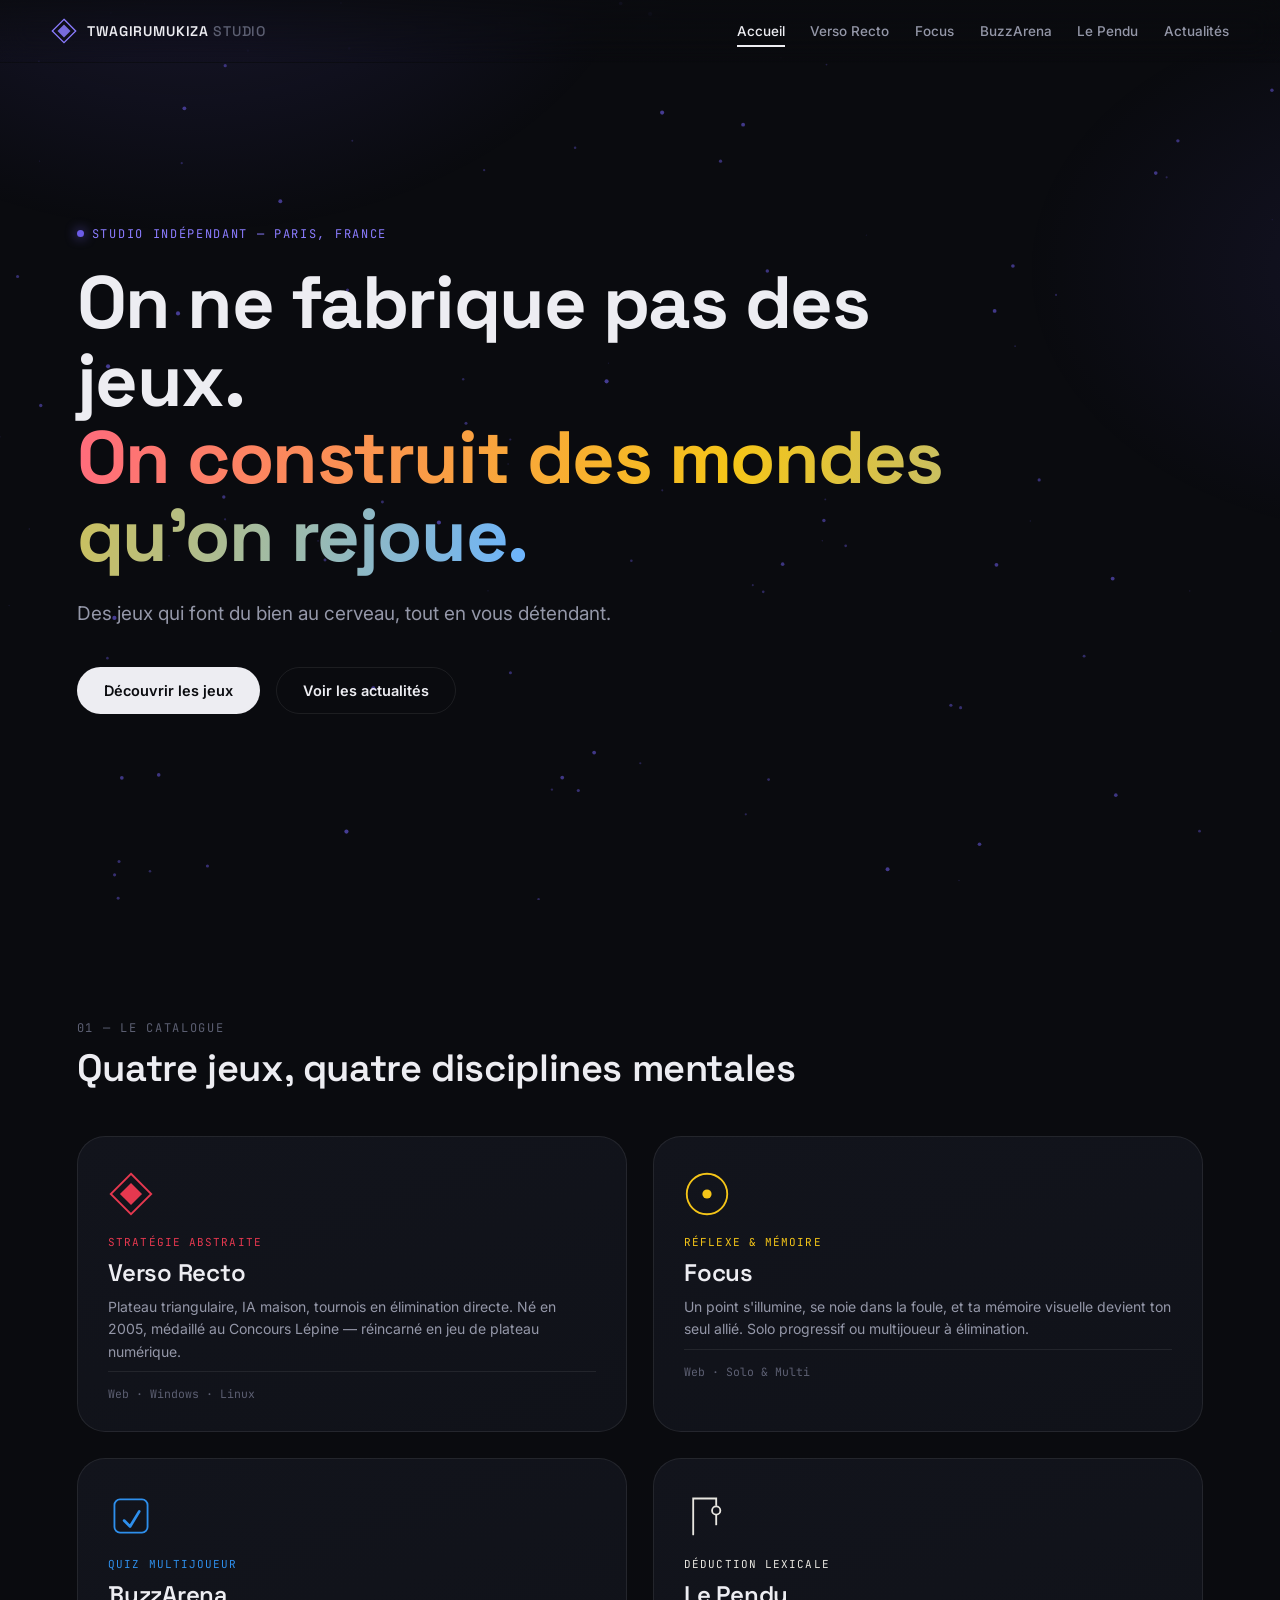
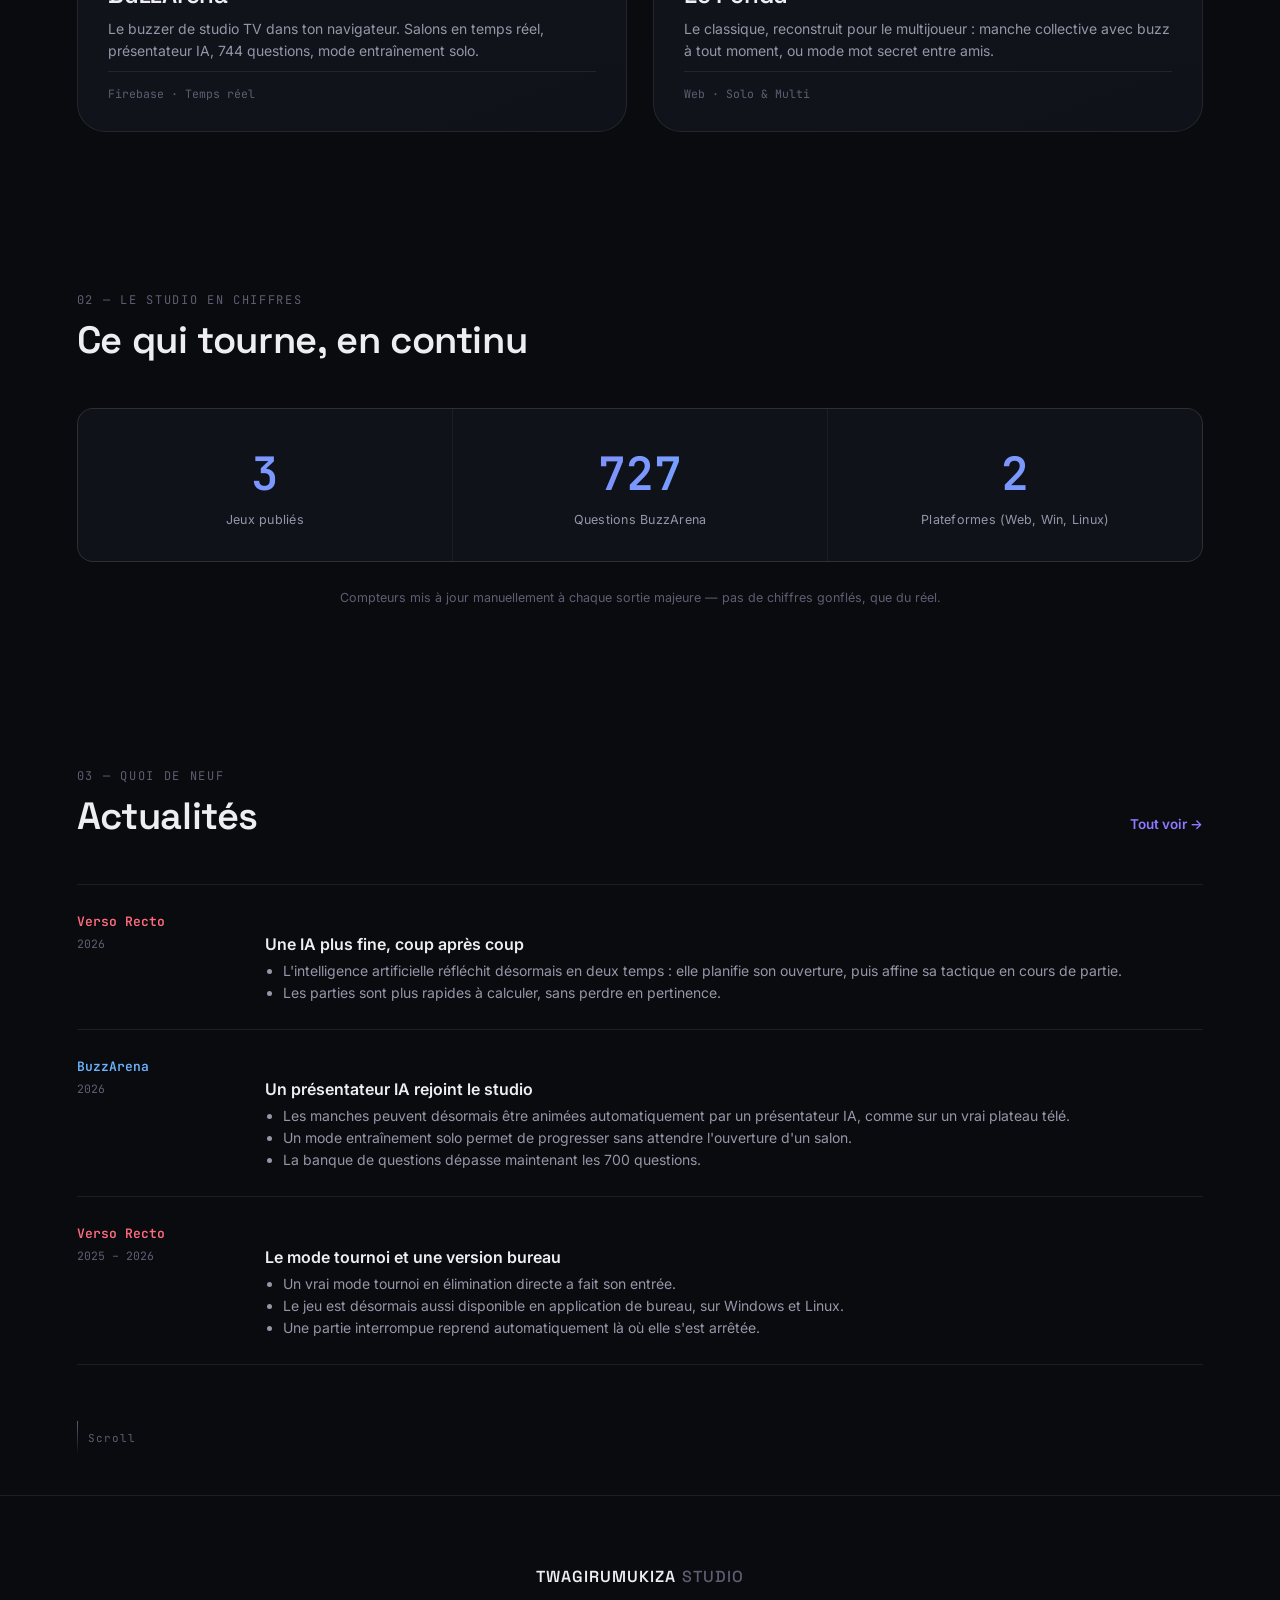
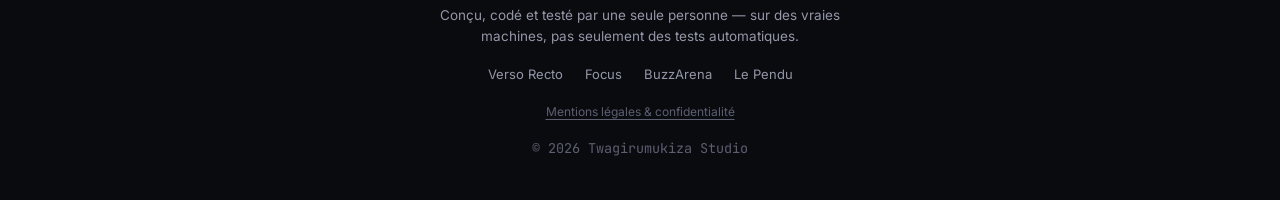
==== index-standalone.html @ 69668879 "Add files via upload" ====
<!DOCTYPE html>
<html lang="fr">
<head>
<meta charset="UTF-8">
<meta name="viewport" content="width=device-width, initial-scale=1.0, viewport-fit=cover">
<title>TWAGIRUMUKIZA STUDIO — Jeux indépendants</title>
<meta name="description" content="Studio de jeux indépendant. Verso Recto, Focus, BuzzArena, Le Pendu — quatre jeux, une signature.">
<link rel="preconnect" href="https://fonts.googleapis.com">
<link rel="preconnect" href="https://fonts.gstatic.com" crossorigin>
<link href="https://fonts.googleapis.com/css2?family=Space+Grotesk:wght@400;500;600;700&family=Inter:wght@400;500;600;700&family=JetBrains+Mono:wght@400;500;600&display=swap" rel="stylesheet">
<style>
/* ============================================================
   TWAGIRUMUKIZA STUDIO — Design tokens
   ============================================================ */
:root{
  --bg:            #0A0B0F;
  --bg-raised:     #101219;
  --bg-card:       #12141c;
  --ink:           #EDEDF2;
  --ink-dim:       #9497A8;
  --ink-faint:     #5C5F72;
  --line:          rgba(255,255,255,0.08);

  --studio:        #6C5CE7;   /* violet signature du studio */
  --studio-soft:   #8B7CFF;

  --red:           #E5384F;   /* Verso Recto */
  --red-soft:      #FF6B7D;
  --yellow:        #F5C518;   /* Focus */
  --yellow-soft:   #FFDE6B;
  --blue:          #2E8FEC;   /* BuzzArena */
  --blue-soft:     #6BB4FF;
  --white:         #E8E6E0;   /* Le Pendu */
  --white-soft:    #FFFFFF;

  --font-display: 'Space Grotesk', sans-serif;
  --font-body:    'Inter', sans-serif;
  --font-mono:    'JetBrains Mono', monospace;

  --radius-s: 10px;
  --radius-m: 16px;
  --radius-l: 28px;

  --ease: cubic-bezier(.16,.84,.44,1);
}

*,*::before,*::after{ box-sizing:border-box; }
html{ scroll-behavior:smooth; }
@media (prefers-reduced-motion: reduce){
  html{ scroll-behavior:auto; }
  *,*::before,*::after{ animation-duration:0.001ms !important; animation-iteration-count:1 !important; transition-duration:0.001ms !important; scroll-behavior:auto !important; }
}

body{
  margin:0;
  background:var(--bg);
  color:var(--ink);
  font-family:var(--font-body);
  -webkit-font-smoothing:antialiased;
  overflow-x:hidden;
}

h1,h2,h3{
  font-family:var(--font-display);
  font-weight:600;
  letter-spacing:-0.01em;
  margin:0;
  color:var(--ink);
}

p{ margin:0; color:var(--ink-dim); line-height:1.6; }

a{ color:inherit; text-decoration:none; }

::selection{ background:var(--studio); color:#fff; }

:focus-visible{
  outline:2px solid var(--studio-soft);
  outline-offset:3px;
  border-radius:4px;
}

/* ============================================================
   INTRO / LOADER
   ============================================================ */
#intro{
  position:fixed; inset:0; z-index:1000;
  background:var(--bg);
  display:flex; flex-direction:column; align-items:center; justify-content:center;
  gap:22px;
  transition:opacity .7s var(--ease), visibility .7s var(--ease);
}
#intro.hide{ opacity:0; visibility:hidden; pointer-events:none; }

#intro-mark{ color:var(--studio); }
#intro-tri{ transform-origin:60px 60px; animation:intro-spin 3.2s linear infinite; }
@keyframes intro-spin{ to{ transform:rotate(360deg); } }

#intro-word{
  font-family:var(--font-display);
  font-size:clamp(18px,4vw,26px);
  letter-spacing:0.14em;
  font-weight:600;
  display:flex; flex-direction:column; align-items:center; gap:2px;
}
#intro-word span{
  font-size:0.5em; font-weight:500; letter-spacing:0.5em; color:var(--studio-soft);
}
#intro-bar{
  width:180px; height:2px; background:var(--line); border-radius:2px; overflow:hidden;
}
#intro-bar-fill{
  height:100%; width:0%; background:linear-gradient(90deg,var(--red),var(--yellow),var(--blue));
  transition:width .25s var(--ease);
}
#intro-status{
  font-family:var(--font-mono); font-size:12px; color:var(--ink-faint); letter-spacing:0.04em;
}

/* ============================================================
   PARTICLE BACKGROUND + GLOW
   ============================================================ */
#particles{
  position:fixed; inset:0; z-index:-2; display:block;
}
#glow-layer{
  position:fixed; inset:0; z-index:-1; pointer-events:none;
  background:
    radial-gradient(60vw 60vh at 15% -10%, color-mix(in srgb, var(--accent-color, var(--studio)) 16%, transparent), transparent 60%),
    radial-gradient(50vw 50vh at 110% 30%, color-mix(in srgb, var(--accent-color, var(--studio)) 10%, transparent), transparent 60%);
  transition:background 1.1s var(--ease);
}

/* ============================================================
   HEADER / NAV
   ============================================================ */
#site-header{
  position:fixed; top:0; left:0; right:0; z-index:200;
  display:flex; align-items:center; justify-content:space-between;
  padding:18px clamp(20px,4vw,56px);
  backdrop-filter:blur(14px);
  background:linear-gradient(to bottom, rgba(10,11,15,0.75), rgba(10,11,15,0));
  transition:background .3s var(--ease), border-color .3s var(--ease), padding .3s var(--ease);
  border-bottom:1px solid transparent;
}
#site-header.scrolled{
  background:rgba(10,11,15,0.82);
  border-bottom-color:var(--line);
  padding-top:12px; padding-bottom:12px;
}
.brand{
  display:flex; align-items:center; gap:10px;
  font-family:var(--font-display); font-weight:600; font-size:14px; letter-spacing:0.06em;
  color:var(--studio-soft);
}
.brand span{ color:var(--ink); }
.brand em{ font-style:normal; color:var(--ink-faint); font-weight:500; margin-left:4px; }

#main-nav{ display:flex; align-items:center; gap:clamp(14px,2vw,30px); }
#main-nav a{
  font-size:13.5px; font-weight:500; color:var(--ink-dim);
  position:relative; padding:4px 0; transition:color .2s;
  white-space:nowrap;
}
#main-nav a::after{
  content:''; position:absolute; left:0; bottom:-4px; height:2px; width:0%;
  background:currentColor; transition:width .25s var(--ease);
}
#main-nav a:hover, #main-nav a.active{ color:var(--ink); }
#main-nav a:hover::after, #main-nav a.active::after{ width:100%; }
#main-nav a.acc-red:hover, #main-nav a.acc-red.active{ color:var(--red-soft); }
#main-nav a.acc-yellow:hover, #main-nav a.acc-yellow.active{ color:var(--yellow-soft); }
#main-nav a.acc-blue:hover, #main-nav a.acc-blue.active{ color:var(--blue-soft); }
#main-nav a.acc-white:hover, #main-nav a.acc-white.active{ color:var(--white-soft); }

#nav-toggle{
  display:none; background:none; border:0; cursor:pointer; padding:8px;
  flex-direction:column; gap:5px;
}
#nav-toggle span{ width:22px; height:2px; background:var(--ink); border-radius:2px; transition:transform .3s var(--ease), opacity .3s; }

/* ============================================================
   ROUTING
   ============================================================ */
.route{ display:none; }
.route.active{ display:block; animation:route-in .5s var(--ease); }
@keyframes route-in{ from{ opacity:0; transform:translateY(10px);} to{ opacity:1; transform:none; } }

#app{ position:relative; z-index:1; }

/* ============================================================
   HERO
   ============================================================ */
.hero{
  min-height:100vh;
  display:flex; flex-direction:column; justify-content:center;
  padding:120px clamp(20px,6vw,80px) 80px;
  max-width:1100px;
}
.hero-eyebrow{
  font-family:var(--font-mono); font-size:12px; letter-spacing:0.14em;
  color:var(--studio-soft); margin-bottom:22px;
  display:inline-flex; align-items:center; gap:8px;
}
.hero-eyebrow::before{ content:''; width:7px; height:7px; border-radius:50%; background:var(--studio); box-shadow:0 0 12px var(--studio); }
.hero-title{
  font-size:clamp(34px,6.2vw,74px); line-height:1.05; letter-spacing:-0.02em; font-weight:700;
}
.grad-text{
  background:linear-gradient(100deg, var(--red-soft), var(--yellow), var(--blue-soft));
  -webkit-background-clip:text; background-clip:text; color:transparent;
}
.hero-sub{
  margin-top:24px; font-size:clamp(15px,1.6vw,19px); max-width:560px; color:var(--ink-dim);
}
.hero-actions{ display:flex; gap:16px; margin-top:38px; flex-wrap:wrap; }
.btn{
  font-family:var(--font-body); font-weight:600; font-size:14.5px;
  padding:14px 26px; border-radius:100px; display:inline-flex; align-items:center; gap:8px;
  transition:transform .25s var(--ease), box-shadow .25s var(--ease), background .25s;
  cursor:pointer; border:1px solid transparent;
}
.btn-primary{
  background:var(--ink); color:var(--bg);
}
.btn-primary:hover{ transform:translateY(-2px); box-shadow:0 12px 30px -8px rgba(255,255,255,0.25); }
.btn-ghost{
  border-color:var(--line); color:var(--ink);
}
.btn-ghost:hover{ border-color:var(--studio-soft); color:var(--studio-soft); transform:translateY(-2px); }

.hero-scroll-cue{
  position:absolute; left:clamp(20px,6vw,80px); bottom:40px;
  display:flex; align-items:center; gap:10px;
  font-family:var(--font-mono); font-size:11px; color:var(--ink-faint); letter-spacing:0.1em;
}
.hero-scroll-cue span{
  width:1px; height:34px; background:linear-gradient(var(--ink-faint), transparent);
  position:relative; overflow:hidden;
}
.hero-scroll-cue span::after{
  content:''; position:absolute; top:-34px; left:0; width:100%; height:34px; background:var(--studio-soft);
  animation:cue-drop 1.8s var(--ease) infinite;
}
@keyframes cue-drop{ to{ top:34px; } }

/* ============================================================
   SECTION HEAD (shared)
   ============================================================ */
.section-head{
  display:flex; flex-wrap:wrap; align-items:baseline; gap:8px 20px;
  padding:0 clamp(20px,6vw,80px); margin-bottom:44px;
}
.section-eyebrow{
  font-family:var(--font-mono); font-size:12px; letter-spacing:0.14em; color:var(--ink-faint);
  width:100%;
}
.section-head h2{ font-size:clamp(24px,3.4vw,38px); }
.section-link{
  margin-left:auto; font-size:13.5px; font-weight:600; color:var(--studio-soft);
  transition:opacity .2s;
}
.section-link:hover{ opacity:0.7; }

/* ============================================================
   GAMES SHOWCASE + 3D CARDS
   ============================================================ */
.games-showcase{ padding:120px 0 60px; }
.card-grid{
  display:grid; grid-template-columns:repeat(2,1fr); gap:26px;
  padding:0 clamp(20px,6vw,80px);
  perspective:1400px;
}
.game-card{
  --accent: var(--studio);
  position:relative;
  background:linear-gradient(160deg, var(--bg-card), var(--bg-raised));
  border:1px solid var(--line);
  border-radius:var(--radius-l);
  padding:34px 30px 30px;
  min-height:260px;
  display:flex; flex-direction:column; gap:18px;
  transform-style:preserve-3d;
  will-change:transform;
  transition:border-color .3s var(--ease), box-shadow .35s var(--ease);
  overflow:hidden;
}
.game-card[data-accent="red"]{ --accent:var(--red); }
.game-card[data-accent="yellow"]{ --accent:var(--yellow); }
.game-card[data-accent="blue"]{ --accent:var(--blue); }
.game-card[data-accent="white"]{ --accent:var(--white); }

.game-card:hover, .game-card:focus-visible{
  border-color:color-mix(in srgb, var(--accent) 55%, var(--line));
  box-shadow:0 30px 60px -25px color-mix(in srgb, var(--accent) 45%, transparent);
}
.card-glow{
  position:absolute; inset:-40% -40% auto auto; width:60%; height:60%;
  background:radial-gradient(circle, color-mix(in srgb, var(--accent) 55%, transparent), transparent 70%);
  opacity:0; transition:opacity .4s var(--ease); pointer-events:none;
}
.game-card:hover .card-glow{ opacity:0.55; }
.card-icon{
  width:46px; height:46px; color:var(--accent);
  transform:translateZ(40px);
}
.card-icon svg{ width:100%; height:100%; }
.card-body{ transform:translateZ(30px); display:flex; flex-direction:column; gap:8px; }
.card-kicker{
  font-family:var(--font-mono); font-size:11px; letter-spacing:0.1em; color:var(--accent);
}
.game-card h3{ font-size:24px; }
.game-card p{ font-size:14px; color:var(--ink-dim); }
.card-meta{
  margin-top:auto; padding-top:14px; font-family:var(--font-mono); font-size:11.5px; color:var(--ink-faint);
  border-top:1px solid var(--line);
}
.card-arrow{
  position:absolute; right:26px; bottom:26px; font-size:18px; color:var(--accent);
  transform:translateZ(35px) translateX(-6px); opacity:0; transition:all .3s var(--ease);
}
.game-card:hover .card-arrow{ opacity:1; transform:translateZ(35px) translateX(0); }

/* ============================================================
   STATS
   ============================================================ */
.stats-strip{ padding:100px 0; }
.stats-grid{
  display:grid; grid-template-columns:repeat(auto-fit,minmax(180px,1fr)); gap:1px;
  background:var(--line);
  border:1px solid var(--line); border-radius:var(--radius-m);
  overflow:hidden; margin:0 clamp(20px,6vw,80px);
}
.stat{
  background:var(--bg-raised); padding:34px 20px; text-align:center;
  display:flex; flex-direction:column; gap:8px;
}
.stat-num{
  font-family:var(--font-mono); font-size:clamp(30px,4vw,46px); font-weight:600;
  background:linear-gradient(100deg, var(--studio-soft), var(--blue-soft));
  -webkit-background-clip:text; background-clip:text; color:transparent;
}
.stat-label{ font-size:12.5px; color:var(--ink-dim); letter-spacing:0.02em; }
.stats-note{
  text-align:center; margin-top:26px; font-size:12.5px; color:var(--ink-faint);
  padding:0 20px;
}

/* ============================================================
   DEV LOG
   ============================================================ */
.devlog-preview{ padding:60px 0 130px; }
.devlog-full{ padding:0 0 130px; }
.devlog-list{
  padding:0 clamp(20px,6vw,80px);
  display:flex; flex-direction:column;
}
.devlog-entry{
  display:grid; grid-template-columns:160px 1fr; gap:28px;
  padding:28px 0; border-top:1px solid var(--line);
}
.devlog-list--preview .devlog-entry:first-child{ border-top:1px solid var(--line); }
.devlog-entry:last-child{ border-bottom:1px solid var(--line); }
.dl-meta{ display:flex; flex-direction:column; gap:6px; }
.dl-version{
  font-family:var(--font-mono); font-size:13px; font-weight:600;
}
.dl-version.acc-red{ color:var(--red-soft); }
.dl-version.acc-yellow{ color:var(--yellow-soft); }
.dl-version.acc-blue{ color:var(--blue-soft); }
.dl-version.acc-white{ color:var(--white-soft); }
.dl-date{ font-family:var(--font-mono); font-size:11.5px; color:var(--ink-faint); }
.dl-body h4{ font-family:var(--font-body); font-size:16px; font-weight:600; margin-bottom:8px; color:var(--ink); }
.dl-body ul{ margin:0; padding-left:18px; display:flex; flex-direction:column; gap:5px; }
.dl-body li{ font-size:14px; color:var(--ink-dim); }

/* ============================================================
   GAME PAGE
   ============================================================ */
.route-game{ }
.game-hero{
  min-height:70vh; display:flex; flex-direction:column; justify-content:center;
  padding:140px clamp(20px,6vw,80px) 70px; max-width:900px;
}
.back-link{
  font-size:13px; color:var(--ink-faint); margin-bottom:26px; display:inline-block;
  transition:color .2s;
}
.back-link:hover{ color:var(--ink); }
.game-hero-kicker{
  font-family:var(--font-mono); font-size:12.5px; letter-spacing:0.14em; color:var(--g-accent, var(--studio));
  display:block; margin-bottom:18px;
}
.game-hero h1{ font-size:clamp(36px,6.5vw,68px); line-height:1.02; }
.game-hero-sub{ margin-top:20px; font-size:clamp(15px,1.5vw,18px); max-width:560px; }
.game-hero-actions{ margin-top:34px; display:flex; align-items:center; gap:18px; flex-wrap:wrap; }
.game-hero-actions .btn-primary{ background:var(--g-accent, var(--studio)); color:#0A0B0F; }
.g-version{ font-family:var(--font-mono); font-size:12.5px; color:var(--ink-faint); }

.game-story{ padding:60px 0; }
.game-story-body{ padding:0 clamp(20px,6vw,80px); max-width:760px; display:flex; flex-direction:column; gap:16px; }
.game-story-body p{ font-size:15.5px; }

.game-features{ padding:70px 0; }
.feature-grid{
  display:grid; grid-template-columns:repeat(auto-fit,minmax(220px,1fr)); gap:20px;
  padding:0 clamp(20px,6vw,80px);
}
.feature-card{
  background:var(--bg-raised); border:1px solid var(--line); border-radius:var(--radius-m);
  padding:24px; display:flex; flex-direction:column; gap:10px;
  transition:border-color .3s, transform .3s var(--ease);
}
.feature-card:hover{ border-color:color-mix(in srgb, var(--g-accent, var(--studio)) 50%, var(--line)); transform:translateY(-4px); }
.feature-card .f-num{ font-family:var(--font-mono); font-size:12px; color:var(--g-accent, var(--studio)); }
.feature-card h4{ font-family:var(--font-body); font-size:15.5px; font-weight:600; color:var(--ink); }
.feature-card p{ font-size:13.5px; }

.game-roadmap{ padding:60px 0 140px; }
.roadmap-track{
  padding:0 clamp(20px,6vw,80px);
  display:flex; flex-direction:column; gap:0;
}
.rm-item{
  display:grid; grid-template-columns:26px 1fr; gap:20px;
  padding-bottom:36px; position:relative;
}
.rm-item::before{
  content:''; position:absolute; left:12px; top:6px; bottom:0; width:1px; background:var(--line);
}
.rm-item:last-child::before{ display:none; }
.rm-dot{
  width:26px; height:26px; border-radius:50%; border:2px solid var(--g-accent, var(--studio));
  display:flex; align-items:center; justify-content:center; background:var(--bg);
  z-index:1;
}
.rm-dot.done{ background:var(--g-accent, var(--studio)); }
.rm-dot span{ width:6px; height:6px; border-radius:50%; background:var(--bg); }
.rm-dot.done span{ display:none; }
.rm-body h4{ font-size:16px; font-family:var(--font-body); font-weight:600; color:var(--ink); margin-bottom:6px; }
.rm-body p{ font-size:13.5px; }
.rm-tag{
  font-family:var(--font-mono); font-size:10.5px; letter-spacing:0.06em; padding:3px 9px;
  border-radius:100px; border:1px solid var(--line); color:var(--ink-faint); margin-left:10px;
}
.rm-tag.now{ color:var(--g-accent,var(--studio)); border-color:var(--g-accent,var(--studio)); }

/* ============================================================
   DEV LOG page hero
   ============================================================ */
.page-hero{ padding:150px clamp(20px,6vw,80px) 70px; max-width:800px; display:flex; flex-direction:column; gap:20px; }
.page-hero h1{ font-size:clamp(34px,5.5vw,56px); }

/* ============================================================
   LEGAL PAGE
   ============================================================ */
.legal-body{
  padding:20px clamp(20px,6vw,80px) 140px;
  max-width:720px;
  display:flex; flex-direction:column; gap:36px;
}
.legal-block h3{
  font-family:var(--font-body); font-size:16px; font-weight:600; color:var(--ink);
  margin-bottom:12px;
}
.legal-block p{ font-size:14.5px; margin-bottom:10px; }
.legal-block p:last-child{ margin-bottom:0; }
.legal-link{ color:var(--studio-soft); text-decoration:underline; text-underline-offset:3px; }
.legal-block em{ font-style:normal; color:var(--ink-faint); font-size:12.5px; }

/* ============================================================
   FOOTER
   ============================================================ */
#site-footer{
  position:relative; z-index:1;
  padding:70px clamp(20px,6vw,80px) 40px;
  border-top:1px solid var(--line);
  display:flex; flex-direction:column; align-items:center; text-align:center; gap:18px;
}
.footer-brand{ font-family:var(--font-display); font-weight:600; letter-spacing:0.06em; }
.footer-brand em{ font-style:normal; color:var(--ink-faint); font-weight:500; margin-left:6px; }
#site-footer p{ max-width:420px; font-size:13.5px; }
.footer-links{ display:flex; gap:22px; flex-wrap:wrap; justify-content:center; }
.footer-links a{ font-size:13px; color:var(--ink-dim); transition:color .2s; }
.footer-links a:hover{ color:var(--ink); }
.footer-legal-links a{ font-size:12px; color:var(--ink-faint); text-decoration:underline; text-underline-offset:3px; transition:color .2s; }
.footer-legal-links a:hover{ color:var(--ink-dim); }
.footer-copy{ font-family:var(--font-mono); font-size:11.5px; color:var(--ink-faint); }

/* ============================================================
   RESPONSIVE
   ============================================================ */
@media (max-width: 860px){
  #main-nav{
    position:fixed; top:64px; left:0; right:0; bottom:0;
    background:rgba(10,11,15,0.98); backdrop-filter:blur(20px);
    flex-direction:column; justify-content:center; align-items:center; gap:28px;
    transform:translateX(100%); transition:transform .4s var(--ease);
  }
  #main-nav.open{ transform:translateX(0); }
  #main-nav a{ font-size:20px; }
  #nav-toggle{ display:flex; }
  .card-grid{ grid-template-columns:1fr; }
  .stats-grid{ grid-template-columns:repeat(2,1fr); }
  .devlog-entry{ grid-template-columns:1fr; gap:10px; }
}
@media (max-width: 520px){
  .hero{ padding-top:110px; }
  .hero-scroll-cue{ display:none; }
}

#nav-toggle.active span:nth-child(1){ transform:translateY(7px) rotate(45deg); }
#nav-toggle.active span:nth-child(2){ opacity:0; }
#nav-toggle.active span:nth-child(3){ transform:translateY(-7px) rotate(-45deg); }

</style>
</head>
<body>

<!-- ===================== INTRO / LOADER ===================== -->
<div id="intro" aria-hidden="true">
  <svg id="intro-mark" viewBox="0 0 120 120" width="88" height="88">
    <polygon points="60,6 114,60 60,114 6,60" fill="none" stroke="url(#introGrad)" stroke-width="2.5"/>
    <polygon id="intro-tri" points="60,26 94,60 60,94 26,60" fill="none" stroke="url(#introGrad)" stroke-width="2.5"/>
    <defs>
      <linearGradient id="introGrad" x1="0" y1="0" x2="1" y2="1">
        <stop offset="0%" stop-color="#6C5CE7"/>
        <stop offset="50%" stop-color="#F5C518"/>
        <stop offset="100%" stop-color="#2E8FEC"/>
      </linearGradient>
    </defs>
  </svg>
  <div id="intro-word">TWAGIRUMUKIZA<span>STUDIO</span></div>
  <div id="intro-bar"><div id="intro-bar-fill"></div></div>
  <div id="intro-status">Chargement des mondes…</div>
</div>

<!-- ===================== PARTICLE BACKGROUND ===================== -->
<canvas id="particles"></canvas>
<div id="glow-layer"></div>

<!-- ===================== NAV ===================== -->
<header id="site-header">
  <a href="#home" class="brand" data-route="home">
    <svg viewBox="0 0 120 120" width="26" height="26">
      <polygon points="60,6 114,60 60,114 6,60" fill="none" stroke="currentColor" stroke-width="6"/>
      <polygon points="60,30 90,60 60,90 30,60" fill="currentColor" opacity="0.85"/>
    </svg>
    <span>TWAGIRUMUKIZA<em>STUDIO</em></span>
  </a>
  <nav id="main-nav">
    <a href="#home" data-route="home">Accueil</a>
    <a href="#game/verso-recto" data-route="verso-recto" class="acc-red">Verso&nbsp;Recto</a>
    <a href="#game/focus" data-route="focus" class="acc-yellow">Focus</a>
    <a href="#game/buzzarena" data-route="buzzarena" class="acc-blue">BuzzArena</a>
    <a href="#game/pendu" data-route="pendu" class="acc-white">Le&nbsp;Pendu</a>
    <a href="#devlog" data-route="devlog">Actualités</a>
  </nav>
  <button id="nav-toggle" aria-label="Ouvrir le menu" aria-expanded="false">
    <span></span><span></span><span></span>
  </button>
</header>

<main id="app">

<!-- ===================== HOME ===================== -->
<section class="route" id="route-home" data-route="home">

  <section class="hero">
    <div class="hero-eyebrow">STUDIO INDÉPENDANT — PARIS, FRANCE</div>
    <h1 class="hero-title">
      On ne fabrique pas des jeux.<br>
      <span class="grad-text">On construit des mondes qu'on rejoue.</span>
    </h1>
    <p class="hero-sub">Des jeux qui font du bien au cerveau, tout en vous détendant.</p>
    <div class="hero-actions">
      <a href="#games" class="btn btn-primary" data-scroll="games">Découvrir les jeux</a>
      <a href="#devlog" class="btn btn-ghost" data-route="devlog">Voir les actualités</a>
    </div>
    <div class="hero-scroll-cue"><span></span>Scroll</div>
  </section>

  <!-- GAMES SHOWCASE -->
  <section class="games-showcase" id="games">
    <div class="section-head">
      <span class="section-eyebrow">01 — LE CATALOGUE</span>
      <h2>Quatre jeux, quatre disciplines mentales</h2>
    </div>

    <div class="card-grid">

      <a class="game-card" data-tilt data-accent="red" href="#game/verso-recto" data-route="verso-recto">
        <div class="card-glow"></div>
        <div class="card-icon">
          <svg viewBox="0 0 100 100"><polygon points="50,6 94,50 50,94 6,50" fill="none" stroke="currentColor" stroke-width="4"/><polygon points="50,26 74,50 50,74 26,50" fill="currentColor"/></svg>
        </div>
        <div class="card-body">
          <span class="card-kicker">STRATÉGIE ABSTRAITE</span>
          <h3>Verso Recto</h3>
          <p>Plateau triangulaire, IA maison, tournois en élimination directe. Né en 2005, médaillé au Concours Lépine — réincarné en jeu de plateau numérique.</p>
          <span class="card-meta">Web · Windows · Linux</span>
        </div>
        <div class="card-arrow">→</div>
      </a>

      <a class="game-card" data-tilt data-accent="yellow" href="#game/focus" data-route="focus">
        <div class="card-glow"></div>
        <div class="card-icon">
          <svg viewBox="0 0 100 100"><circle cx="50" cy="50" r="44" fill="none" stroke="currentColor" stroke-width="4"/><circle cx="50" cy="50" r="10" fill="currentColor"/></svg>
        </div>
        <div class="card-body">
          <span class="card-kicker">RÉFLEXE & MÉMOIRE</span>
          <h3>Focus</h3>
          <p>Un point s'illumine, se noie dans la foule, et ta mémoire visuelle devient ton seul allié. Solo progressif ou multijoueur à élimination.</p>
          <span class="card-meta">Web · Solo & Multi</span>
        </div>
        <div class="card-arrow">→</div>
      </a>

      <a class="game-card" data-tilt data-accent="blue" href="#game/buzzarena" data-route="buzzarena">
        <div class="card-glow"></div>
        <div class="card-icon">
          <svg viewBox="0 0 100 100"><rect x="14" y="14" width="72" height="72" rx="12" fill="none" stroke="currentColor" stroke-width="4"/><path d="M35 60 L48 73 L68 40" fill="none" stroke="currentColor" stroke-width="6" stroke-linecap="round" stroke-linejoin="round"/></svg>
        </div>
        <div class="card-body">
          <span class="card-kicker">QUIZ MULTIJOUEUR</span>
          <h3>BuzzArena</h3>
          <p>Le buzzer de studio TV dans ton navigateur. Salons en temps réel, présentateur IA, 744 questions, mode entraînement solo.</p>
          <span class="card-meta">Firebase · Temps réel</span>
        </div>
        <div class="card-arrow">→</div>
      </a>

      <a class="game-card" data-tilt data-accent="white" href="#game/pendu" data-route="pendu">
        <div class="card-glow"></div>
        <div class="card-icon">
          <svg viewBox="0 0 100 100"><path d="M20 90 L20 12 L70 12 L70 26" fill="none" stroke="currentColor" stroke-width="4" stroke-linecap="round"/><circle cx="70" cy="38" r="9" fill="none" stroke="currentColor" stroke-width="4"/><line x1="70" y1="47" x2="70" y2="70" stroke="currentColor" stroke-width="4"/></svg>
        </div>
        <div class="card-body">
          <span class="card-kicker">DÉDUCTION LEXICALE</span>
          <h3>Le Pendu</h3>
          <p>Le classique, reconstruit pour le multijoueur&nbsp;: manche collective avec buzz à tout moment, ou mode mot secret entre amis.</p>
          <span class="card-meta">Web · Solo & Multi</span>
        </div>
        <div class="card-arrow">→</div>
      </a>

    </div>
  </section>

  <!-- STATS -->
  <section class="stats-strip">
    <div class="section-head">
      <span class="section-eyebrow">02 — LE STUDIO EN CHIFFRES</span>
      <h2>Ce qui tourne, en continu</h2>
    </div>
    <div class="stats-grid">
      <div class="stat"><span class="stat-num" data-count="4">0</span><span class="stat-label">Jeux publiés</span></div>
      <div class="stat"><span class="stat-num" data-count="744">0</span><span class="stat-label">Questions BuzzArena</span></div>
      <div class="stat"><span class="stat-num" data-count="3">0</span><span class="stat-label">Plateformes (Web, Win, Linux)</span></div>
    </div>
    <p class="stats-note">Compteurs mis à jour manuellement à chaque sortie majeure — pas de chiffres gonflés, que du réel.</p>
  </section>

  <!-- DEV LOG PREVIEW -->
  <section class="devlog-preview">
    <div class="section-head">
      <span class="section-eyebrow">03 — QUOI DE NEUF</span>
      <h2>Actualités</h2>
      <a href="#devlog" class="section-link" data-route="devlog">Tout voir →</a>
    </div>
    <div id="devlog-preview-list" class="devlog-list devlog-list--preview"></div>
  </section>

</section>

<!-- ===================== GAME PAGE TEMPLATE (rempli en JS) ===================== -->
<section class="route route-game" id="route-game" data-route="game">
  <section class="game-hero">
    <a href="#home" class="back-link" data-route="home">← Retour au studio</a>
    <span class="game-hero-kicker" id="g-kicker"></span>
    <h1 id="g-title"></h1>
    <p class="game-hero-sub" id="g-tagline"></p>
    <div class="game-hero-actions">
      <a id="g-play" class="btn btn-primary" target="_blank" rel="noopener">Jouer maintenant ↗</a>
      <span class="g-version" id="g-version"></span>
    </div>
  </section>

  <section class="game-story">
    <div class="section-head">
      <span class="section-eyebrow">HISTOIRE</span>
      <h2 id="g-story-title"></h2>
    </div>
    <div class="game-story-body" id="g-story-body"></div>
  </section>

  <section class="game-features">
    <div class="section-head">
      <span class="section-eyebrow">MÉCANIQUES</span>
      <h2>Comment on joue</h2>
    </div>
    <div class="feature-grid" id="g-features"></div>
  </section>

  <section class="game-roadmap" id="g-roadmap-wrap">
    <div class="section-head">
      <span class="section-eyebrow">FEUILLE DE ROUTE</span>
      <h2 id="g-roadmap-title">Roadmap</h2>
    </div>
    <div class="roadmap-track" id="g-roadmap"></div>
  </section>
</section>

<!-- ===================== DEV LOG PAGE ===================== -->
<section class="route" id="route-devlog" data-route="devlog">
  <section class="page-hero">
    <span class="section-eyebrow">JOURNAL</span>
    <h1>Actualités</h1>
    <p class="hero-sub">Nouveaux modes, nouvelles fonctionnalités, nouveaux jeux — tout ce qui arrive dans le studio, annoncé ici.</p>
  </section>
  <section class="devlog-full">
    <div id="devlog-full-list" class="devlog-list"></div>
  </section>
</section>

<!-- ===================== MENTIONS LÉGALES ===================== -->
<section class="route" id="route-legal" data-route="legal">
  <section class="page-hero">
    <span class="section-eyebrow">INFORMATIONS</span>
    <h1>Mentions légales &amp; confidentialité</h1>
    <p class="hero-sub">Simple, honnête, à jour — comme le reste du studio.</p>
  </section>
  <section class="legal-body">

    <div class="legal-block">
      <h3>Éditeur du site</h3>
      <p>Ce site est édité à titre non professionnel par Innocent Twagirumukiza, basé à Paris, France.<br>
      Contact&nbsp;: <a href="mailto:CONTACT@EXEMPLE.COM" class="legal-link">CONTACT@EXEMPLE.COM</a> <em>(à remplacer par ton adresse)</em></p>
    </div>

    <div class="legal-block">
      <h3>Hébergement</h3>
      <p>Ce site est hébergé par GitHub, Inc. — GitHub Pages, 88 Colin P Kelly Jr Street, San Francisco, CA 94107, États-Unis.</p>
    </div>

    <div class="legal-block">
      <h3>Propriété intellectuelle</h3>
      <p>Les jeux, textes, visuels et éléments de design présentés sur ce site sont la propriété de Twagirumukiza Studio, sauf mention contraire. Toute reproduction sans autorisation est interdite.</p>
    </div>

    <div class="legal-block">
      <h3>Données personnelles &amp; cookies</h3>
      <p>Ce site, dans sa version actuelle, <strong>n'installe aucun cookie et n'utilise aucun outil de mesure d'audience</strong> (pas de Google Analytics, pas de pixel publicitaire, aucun tiers ne reçoit de données de navigation).</p>
      <p>Le seul stockage local utilisé par les jeux eux-mêmes (Firebase, sauvegarde de partie) est nécessaire à leur fonctionnement et reste sous le contrôle du joueur, sur les pages de jeu — pas sur ce portfolio.</p>
      <p>Si un outil d'analyse d'audience est ajouté à l'avenir, un bandeau de consentement demandera l'accord du visiteur avant tout dépôt de cookie, conformément au RGPD, et cette page sera mise à jour en conséquence.</p>
    </div>

    <div class="legal-block">
      <h3>Vos droits</h3>
      <p>Conformément au RGPD, tu disposes d'un droit d'accès, de rectification et de suppression de toute donnée qui te concernerait. Pour l'exercer, écris à l'adresse de contact ci-dessus.</p>
    </div>

  </section>
</section>

</main>

<footer id="site-footer">
  <div class="footer-brand">TWAGIRUMUKIZA<em>STUDIO</em></div>
  <p>Conçu, codé et testé par une seule personne — sur des vraies machines, pas seulement des tests automatiques.</p>
  <div class="footer-links">
    <a href="#game/verso-recto" data-route="verso-recto">Verso Recto</a>
    <a href="#game/focus" data-route="focus">Focus</a>
    <a href="#game/buzzarena" data-route="buzzarena">BuzzArena</a>
    <a href="#game/pendu" data-route="pendu">Le Pendu</a>
  </div>
  <div class="footer-legal-links">
    <a href="#legal" data-route="legal">Mentions légales &amp; confidentialité</a>
  </div>
  <p class="footer-copy">© <span id="year"></span> Twagirumukiza Studio</p>
</footer>

<script>
(() => {
  'use strict';

  const reduceMotion = window.matchMedia('(prefers-reduced-motion: reduce)').matches;

  /* ============================================================
     CONTENT — everything editable lives here
     ============================================================ */
  const ACCENTS = {
    red:    { hex:'#E5384F', var:'--red' },
    yellow: { hex:'#F5C518', var:'--yellow' },
    blue:   { hex:'#2E8FEC', var:'--blue' },
    white:  { hex:'#E8E6E0', var:'--white' },
  };

  const GAMES = {
    'verso-recto': {
      accent: 'red',
      kicker: 'STRATÉGIE ABSTRAITE — PLATEAU TRIANGULAIRE',
      title: 'Verso Recto',
      tagline: "Un plateau triangulaire, deux faces de la même bataille. Chaque coup se joue à la fois sur le recto et sur le verso.",
      play: 'https://twagirumukiza.github.io/verso-recto-v54_1_1-fix-ia/',
      version: 'Web · Windows · Linux (Electron)',
      storyTitle: "D'un concours d'inventeurs à un moteur d'IA",
      story: [
        "Verso Recto n'est pas né dans un éditeur de code. Il est né en 2005, sur un vrai plateau, sous la forme d'un jeu de société original — récompensé de la médaille de l'A.I.F.F. au Concours Lépine.",
        "Deux décennies plus tard, ce même jeu a été repensé pour l'écran : plateau triangulaire fidèle aux règles originales, moteur d'intelligence artificielle construit sur mesure, et une infrastructure multijoueur en temps réel pour affronter d'autres joueurs en ligne.",
        "Le jeu évolue en continu&nbsp;: justesse tactique de l'IA (recherche en profondeur, planificateur d'ouvertures, stratégie d'évaluation en deux phases), stabilité réseau, et persistance de partie en cas de rafraîchissement de page."
      ],
      features: [
        { title:'IA à deux phases', desc:"Un moteur qui isole ses constantes dans des Web Workers dédiés et combine recherche tactique et planification d'ouvertures." },
        { title:'Mode tournoi', desc:'Élimination directe en mort subite, avec réinitialisation propre du plateau entre les manches.' },
        { title:'Multijoueur en ligne', desc:'Salons Firebase en temps réel, gestion des forfaits et persistance de partie via localStorage.' },
        { title:'Build de bureau', desc:'Application desktop Windows et Linux packagée avec Electron, compilée automatiquement via GitHub Actions.' },
      ],
      roadmap: [
        { tag:'fait', title:'Moteur IA — évaluation en deux phases', desc:"Recherche tactique affinée et cache de performance pour des coups d'IA plus rapides et plus justes." },
        { tag:'fait', title:'Build Electron Windows / Linux', desc:'Pipeline CI GitHub Actions pour générer automatiquement les exécutables de bureau.' },
        { tag:'now', title:'Durcissement sécurité multijoueur', desc:'Revue continue des règles Firebase et correctifs XSS sur les pages de salon.' },
        { tag:'next', title:'Classement et historique de parties', desc:'Suivi de progression des joueurs entre les sessions.' },
      ],
    },
    'focus': {
      accent: 'yellow',
      kicker: 'RÉFLEXE — MÉMOIRE VISUELLE',
      title: 'Focus',
      tagline: 'Repère le point. Suis le mouvement. Ne le perds pas de vue — même quand il redevient un visage dans la foule.',
      play: 'https://twagirumukiza.github.io/Focus-v6/',
      version: 'Web · Solo & Multijoueur',
      storyTitle: 'La règle la plus simple, la tension la plus pure',
      story: [
        "Focus part d'une idée volontairement minimaliste : un point devient jaune parmi d'autres, tous se mettent à bouger, puis le jaune redevient blanc et se fond dans la masse. Il faut le suivre des yeux jusqu'au bout.",
        "Cette simplicité est ce qui rend le jeu redoutable en multijoueur. En mode élimination, tous les joueurs observent la même manche en simultané : pas de bouton STOP, le minuteur d'observation choisi par l'hôte fige les points pour tout le monde en même temps.",
        "Le jeu propose une configuration fine du rythme de jeu — nombre de points de départ, vitesse, minuteur d'observation, temps de réponse — pour que chaque salon ait sa propre intensité."
      ],
      features: [
        { title:'Progression par séries', desc:"5 victoires d'affilée font monter de niveau ; une défaite ne fait que remettre la série à zéro." },
        { title:'Élimination en temps réel', desc:'Tous les joueurs figent en même temps, cliquent, et un mauvais point élimine — jusqu\'au dernier survivant.' },
        { title:'Réglages fins', desc:"Musique, effets sonores, vibration haptique mobile et plein écran, ajustables avant chaque partie." },
        { title:'Statistiques de session', desc:'Parties, victoires, précision et meilleure série suivies en direct pendant que tu joues.' },
      ],
      roadmap: [
        { tag:'fait', title:'Mode multijoueur à élimination', desc:'Minuteur d\'observation synchronisé et temps de réponse configurables par l\'hôte.' },
        { tag:'fait', title:'Progression par niveaux', desc:'Difficulté qui augmente automatiquement avec les séries de victoires.' },
        { tag:'now', title:'Peaufinage des retours haptiques mobiles', desc:'Ajustement des vibrations selon les appareils.' },
        { tag:'next', title:'Classements de précision', desc:'Comparer sa meilleure précision à celle de ses amis.' },
      ],
    },
    'buzzarena': {
      accent: 'blue',
      kicker: 'QUIZ — BUZZER MULTIJOUEUR',
      title: 'BuzzArena',
      tagline: "Le buzzer d'un vrai studio télé, mais dans un onglet de navigateur. Crée un salon, lance une manche, et laisse le premier doigt gagner.",
      play: 'https://twagirumukiza.github.io/buzzarenna-solo-v5CL/',
      version: 'Web · Firebase temps réel',
      storyTitle: "Reconstruire l'ambiance d'un plateau télé",
      story: [
        "BuzzArena est parti d'une question simple : comment recréer, entre amis et à distance, la tension d'un vrai jeu de buzzer télévisé ? La réponse est un système de salons en temps réel appuyé sur Firebase, avec une banque de questions qui ne cesse de grandir.",
        "Une étape importante a été l'ajout d'un mode présentateur animé par IA, capable de mener une manche comme un vrai animateur, ainsi qu'un mode entraînement solo pour progresser sans attendre d'autres joueurs.",
        "L'authentification anonyme Firebase permet de rejoindre un salon en quelques secondes, sans création de compte — l'essentiel du jeu reste l'instant du buzz."
      ],
      features: [
        { title:'Présentateur IA', desc:'Un mode animation automatique qui rythme les manches comme un vrai présentateur de studio.' },
        { title:'Banque de 744 questions', desc:'Un large réservoir de questions avec déduplication entre les manches pour éviter les répétitions.' },
        { title:'Salons configurables', desc:'Gestion fine des paramètres de partie et des rôles dans chaque salon multijoueur.' },
        { title:'Entraînement solo', desc:'Un mode dédié pour se préparer seul, sans attendre l\'ouverture d\'un salon.' },
      ],
      roadmap: [
        { tag:'fait', title:'Mode présentateur IA', desc:'Animation automatisée des manches, pensée comme un vrai plateau télé.' },
        { tag:'fait', title:'Banque étendue à 744 questions', desc:'Déduplication entre manches pour garder chaque partie fraîche.' },
        { tag:'now', title:'Authentification anonyme Firebase', desc:"Rejoindre un salon sans compte, en conservant une identité de session stable." },
        { tag:'next', title:'Catégories thématiques personnalisées', desc:'Laisser les hôtes composer leurs propres thèmes de questions.' },
      ],
    },
    'pendu': {
      accent: 'white',
      kicker: 'DÉDUCTION — LEXIQUE',
      title: 'Le Pendu',
      tagline: 'Un mot secret, six erreurs de marge, et deux façons radicalement différentes d\'y jouer à plusieurs.',
      play: 'https://twagirumukiza.github.io/Le-pendu-V_1-fixed/',
      version: 'Web · Solo & Multijoueur',
      storyTitle: "Le classique, repensé pour jouer à plusieurs",
      story: [
        "Le Pendu reprend la règle que tout le monde connaît — un mot caché, des lettres proposées une à une, six erreurs de marge — et l'ouvre à deux formats multijoueurs bien distincts.",
        "En manche collective, les joueurs proposent une lettre chacun leur tour, mais n'importe qui peut tenter le mot entier à tout moment, même hors tour : une bonne réponse fait gagner immédiatement, une mauvaise compte comme une erreur pour tout le groupe.",
        "En mode mot secret, l'hôte choisit lui-même le mot et observe sans jouer : si ses camarades trouvent le mot avant que le pendu ne soit complet, ils gagnent ; sinon, c'est l'hôte qui l'emporte."
      ],
      features: [
        { title:'Thèmes multiples', desc:'Animaux, cuisine, géographie, informatique & cyber, sport, cinéma & culture — avec trois niveaux de difficulté.' },
        { title:'Buzz à tout moment', desc:'Tenter le mot complet hors tour, à tout instant, même en attendant son tour de lettre.' },
        { title:'Mode mot secret', desc:"L'hôte choisit le mot et regarde ses camarades tenter de le deviner ensemble." },
        { title:'Partage de salon en un lien', desc:'Un bouton pour envoyer directement l\'invitation — plus besoin de dicter un code.' },
      ],
      roadmap: [
        { tag:'fait', title:'Manche collective avec buzz libre', desc:'Deviner le mot entier à tout moment, même hors tour.' },
        { tag:'fait', title:'Mode mot secret asymétrique', desc:"L'hôte choisit le mot et regarde la partie sans y jouer directement." },
        { tag:'now', title:'Configuration Firebase multijoueur', desc:'Finalisation de la configuration temps réel pour les salons.' },
        { tag:'next', title:'Nouveaux thèmes de mots', desc:'Extension de la bibliothèque de thèmes disponibles.' },
      ],
    },
  };

  const DEVLOG = [
    {
      game: 'Verso Recto', accent:'red', date:'2026',
      title: "Une IA plus fine, coup après coup",
      items: [
        "L'intelligence artificielle réfléchit désormais en deux temps : elle planifie son ouverture, puis affine sa tactique en cours de partie.",
        "Les parties sont plus rapides à calculer, sans perdre en pertinence.",
      ]
    },
    {
      game: 'BuzzArena', accent:'blue', date:'2026',
      title: "Un présentateur IA rejoint le studio",
      items: [
        "Les manches peuvent désormais être animées automatiquement par un présentateur IA, comme sur un vrai plateau télé.",
        "Un mode entraînement solo permet de progresser sans attendre l'ouverture d'un salon.",
        "La banque de questions dépasse maintenant les 700 questions.",
      ]
    },
    {
      game: 'Verso Recto', accent:'red', date:'2025 – 2026',
      title: "Le mode tournoi et une version bureau",
      items: [
        "Un vrai mode tournoi en élimination directe a fait son entrée.",
        "Le jeu est désormais aussi disponible en application de bureau, sur Windows et Linux.",
        "Une partie interrompue reprend automatiquement là où elle s'est arrêtée.",
      ]
    },
    {
      game: 'Focus', accent:'yellow', date:'2025',
      title: "Le multijoueur à élimination arrive",
      items: [
        "Un nouveau mode multijoueur met tous les joueurs à l'épreuve en même temps, jusqu'au dernier survivant.",
        "La difficulté progresse automatiquement avec les séries de victoires.",
        "Réglages affinés : musique, effets sonores, vibration mobile, plein écran.",
      ]
    },
    {
      game: 'Le Pendu', accent:'white', date:'2025',
      title: "Premier lancement",
      items: [
        "Mode solo avec plusieurs thèmes et trois niveaux de difficulté.",
        "Mode multijoueur en manche collective, avec la possibilité de tenter le mot à tout moment.",
        "Mode mot secret, où l'hôte choisit le mot et regarde ses amis le deviner.",
      ]
    },
  ];

  /* ============================================================
     INTRO SEQUENCE
     ============================================================ */
  function runIntro(){
    const intro = document.getElementById('intro');
    const fill = document.getElementById('intro-bar-fill');
    const status = document.getElementById('intro-status');
    const messages = ['Chargement des mondes…','Calibration des particules…','Assemblage du studio…','Prêt.'];
    if (reduceMotion){
      intro.classList.add('hide');
      return;
    }
    let p = 0;
    const tick = () => {
      p += Math.random()*22 + 10;
      if (p > 100) p = 100;
      fill.style.width = p + '%';
      status.textContent = messages[Math.min(messages.length-1, Math.floor((p/100)*messages.length))];
      if (p < 100){
        setTimeout(tick, 180 + Math.random()*150);
      } else {
        setTimeout(() => intro.classList.add('hide'), 350);
      }
    };
    tick();
  }

  /* ============================================================
     PARTICLE BACKGROUND (canvas, thousands of particles)
     ============================================================ */
  function initParticles(){
    const canvas = document.getElementById('particles');
    const ctx = canvas.getContext('2d');
    let w, h, dpr;
    let particles = [];
    let targetColor = hexToRgb(getComputedStyle(document.documentElement).getPropertyValue('--studio').trim());
    let currentColor = { ...targetColor };
    let mouse = { x: -9999, y: -9999 };

    function hexToRgb(hex){
      hex = hex.replace('#','').trim();
      const n = parseInt(hex,16);
      return { r:(n>>16)&255, g:(n>>8)&255, b:n&255 };
    }

    function resize(){
      dpr = Math.min(window.devicePixelRatio || 1, 2);
      w = window.innerWidth; h = window.innerHeight;
      canvas.width = w*dpr; canvas.height = h*dpr;
      canvas.style.width = w+'px'; canvas.style.height = h+'px';
      ctx.setTransform(dpr,0,0,dpr,0,0);
      seedParticles();
    }

    function seedParticles(){
      const density = reduceMotion ? 0 : (w < 700 ? 0.05 : 0.09); // particles per 1000px^2 roughly
      const count = Math.min(2200, Math.floor((w*h/1000) * density));
      particles = new Array(count).fill(0).map(() => ({
        x: Math.random()*w,
        y: Math.random()*h,
        z: Math.random(), // depth 0..1 => size/speed/opacity
        vx: (Math.random()-0.5) * 0.15,
        vy: (Math.random()-0.5) * 0.15,
      }));
    }

    function setAccent(hex){
      targetColor = hexToRgb(hex);
    }

    function step(){
      ctx.clearRect(0,0,w,h);
      // ease current color toward target
      currentColor.r += (targetColor.r - currentColor.r) * 0.02;
      currentColor.g += (targetColor.g - currentColor.g) * 0.02;
      currentColor.b += (targetColor.b - currentColor.b) * 0.02;

      for (let i=0;i<particles.length;i++){
        const p = particles[i];
        p.x += p.vx * (0.4 + p.z*1.2);
        p.y += p.vy * (0.4 + p.z*1.2);

        // gentle parallax toward mouse
        const dx = mouse.x - p.x, dy = mouse.y - p.y;
        const dist2 = dx*dx + dy*dy;
        if (dist2 < 22000){
          const f = (1 - dist2/22000) * 0.02;
          p.x -= dx*f; p.y -= dy*f;
        }

        if (p.x < -10) p.x = w+10; if (p.x > w+10) p.x = -10;
        if (p.y < -10) p.y = h+10; if (p.y > h+10) p.y = -10;

        const size = 0.5 + p.z*1.6;
        const alpha = 0.12 + p.z*0.5;
        ctx.beginPath();
        ctx.fillStyle = `rgba(${currentColor.r|0},${currentColor.g|0},${currentColor.b|0},${alpha})`;
        ctx.arc(p.x, p.y, size, 0, Math.PI*2);
        ctx.fill();
      }
      requestAnimationFrame(step);
    }

    window.addEventListener('resize', resize, { passive:true });
    window.addEventListener('mousemove', (e) => { mouse.x = e.clientX; mouse.y = e.clientY; }, { passive:true });
    window.addEventListener('mouseleave', () => { mouse.x = -9999; mouse.y = -9999; });

    resize();
    requestAnimationFrame(step);

    return { setAccent };
  }

  /* ============================================================
     3D TILT CARDS
     ============================================================ */
  function initTilt(){
    if (reduceMotion) return;
    const cards = document.querySelectorAll('[data-tilt]');
    cards.forEach(card => {
      let raf = null;
      const onMove = (e) => {
        const rect = card.getBoundingClientRect();
        const x = (e.clientX - rect.left) / rect.width - 0.5;
        const y = (e.clientY - rect.top) / rect.height - 0.5;
        const glow = card.querySelector('.card-glow');
        if (glow){
          glow.style.right = (50 - x*80) + '%';
          glow.style.top = (50 + y*80 - 60) + '%';
        }
        if (raf) cancelAnimationFrame(raf);
        raf = requestAnimationFrame(() => {
          card.style.transform = `rotateY(${x*10}deg) rotateX(${-y*10}deg) translateY(-4px)`;
        });
      };
      const onLeave = () => {
        card.style.transform = 'rotateY(0deg) rotateX(0deg) translateY(0)';
      };
      card.addEventListener('mousemove', onMove);
      card.addEventListener('mouseleave', onLeave);
    });
  }

  /* ============================================================
     ANIMATED STAT COUNTERS
     ============================================================ */
  function initCounters(){
    const nums = document.querySelectorAll('.stat-num');
    if (!nums.length) return;
    const io = new IntersectionObserver((entries) => {
      entries.forEach(entry => {
        if (!entry.isIntersecting) return;
        const el = entry.target;
        io.unobserve(el);
        const target = parseInt(el.dataset.count, 10);
        if (reduceMotion){ el.textContent = target; return; }
        const dur = 1100;
        const start = performance.now();
        const tick = (now) => {
          const t = Math.min(1, (now-start)/dur);
          const eased = 1 - Math.pow(1-t, 3);
          el.textContent = Math.floor(eased * target);
          if (t < 1) requestAnimationFrame(tick);
          else el.textContent = target;
        };
        requestAnimationFrame(tick);
      });
    }, { threshold:0.4 });
    nums.forEach(n => io.observe(n));
  }

  /* ============================================================
     DEV LOG RENDER
     ============================================================ */
  function renderDevlog(){
    const full = document.getElementById('devlog-full-list');
    const preview = document.getElementById('devlog-preview-list');
    const html = (entries) => entries.map(e => `
      <div class="devlog-entry">
        <div class="dl-meta">
          <span class="dl-version acc-${e.accent}">${e.game}</span>
          <span class="dl-date">${e.date}</span>
        </div>
        <div class="dl-body">
          <h4>${e.title}</h4>
          <ul>${e.items.map(i => `<li>${i}</li>`).join('')}</ul>
        </div>
      </div>
    `).join('');
    if (full) full.innerHTML = html(DEVLOG);
    if (preview) preview.innerHTML = html(DEVLOG.slice(0,3));
  }

  /* ============================================================
     GAME PAGE RENDER
     ============================================================ */
  function renderGame(slug, particleAPI){
    const g = GAMES[slug];
    if (!g) return false;
    const accent = ACCENTS[g.accent];

    document.documentElement.style.setProperty('--accent-color', accent.hex);
    document.querySelector('.route-game').style.setProperty('--g-accent', accent.hex);
    if (particleAPI) particleAPI.setAccent(accent.hex);

    document.getElementById('g-kicker').textContent = g.kicker;
    document.getElementById('g-kicker').style.color = accent.hex;
    document.getElementById('g-title').textContent = g.title;
    document.getElementById('g-tagline').textContent = g.tagline;
    const playBtn = document.getElementById('g-play');
    playBtn.href = g.play;
    playBtn.textContent = 'Jouer maintenant ↗';
    document.getElementById('g-version').textContent = g.version;
    document.getElementById('g-story-title').textContent = g.storyTitle;
    document.getElementById('g-story-body').innerHTML = g.story.map(p => `<p>${p}</p>`).join('');

    document.getElementById('g-features').innerHTML = g.features.map((f,i) => `
      <div class="feature-card">
        <span class="f-num">${String(i+1).padStart(2,'0')}</span>
        <h4>${f.title}</h4>
        <p>${f.desc}</p>
      </div>
    `).join('');

    document.getElementById('g-roadmap-title').textContent = `Feuille de route — ${g.title}`;
    document.getElementById('g-roadmap').innerHTML = g.roadmap.map(r => `
      <div class="rm-item">
        <div class="rm-dot ${r.tag === 'fait' ? 'done' : ''}"><span></span></div>
        <div class="rm-body">
          <h4>${r.title} ${r.tag==='now' ? '<span class="rm-tag now">en cours</span>' : (r.tag==='next' ? '<span class="rm-tag">à venir</span>' : '')}</h4>
          <p>${r.desc}</p>
        </div>
      </div>
    `).join('');

    document.title = `${g.title} — Twagirumukiza Studio`;
    return true;
  }

  /* ============================================================
     ROUTER
     ============================================================ */
  function initRouter(particleAPI){
    const routes = {
      home: document.getElementById('route-home'),
      game: document.getElementById('route-game'),
      devlog: document.getElementById('route-devlog'),
      legal: document.getElementById('route-legal'),
    };

    function setActiveNav(routeKey){
      document.querySelectorAll('#main-nav a, .brand').forEach(a => {
        a.classList.toggle('active', a.dataset.route === routeKey);
      });
    }

    function closeMobileNav(){
      document.getElementById('main-nav').classList.remove('open');
      document.getElementById('nav-toggle').classList.remove('active');
    }

    function resolve(){
      const hash = window.location.hash.replace('#','') || 'home';
      closeMobileNav();
      Object.values(routes).forEach(r => r.classList.remove('active'));

      if (hash.startsWith('game/')){
        const slug = hash.split('/')[1];
        if (renderGame(slug, particleAPI)){
          routes.game.classList.add('active');
          setActiveNav(slug);
          window.scrollTo({ top:0, behavior: reduceMotion ? 'auto' : 'instant' in window ? 'instant' : 'auto' });
          return;
        }
      }
      if (hash === 'devlog'){
        routes.devlog.classList.add('active');
        setActiveNav('devlog');
        document.documentElement.style.setProperty('--accent-color', getComputedStyle(document.documentElement).getPropertyValue('--studio'));
        if (particleAPI) particleAPI.setAccent(getComputedStyle(document.documentElement).getPropertyValue('--studio').trim());
        window.scrollTo({ top:0 });
        document.title = 'Actualités — Twagirumukiza Studio';
        return;
      }
      if (hash === 'legal'){
        routes.legal.classList.add('active');
        setActiveNav('legal');
        document.documentElement.style.setProperty('--accent-color', getComputedStyle(document.documentElement).getPropertyValue('--studio'));
        if (particleAPI) particleAPI.setAccent(getComputedStyle(document.documentElement).getPropertyValue('--studio').trim());
        window.scrollTo({ top:0 });
        document.title = 'Mentions légales — Twagirumukiza Studio';
        return;
      }
      // default: home
      routes.home.classList.add('active');
      setActiveNav('home');
      if (particleAPI) particleAPI.setAccent(getComputedStyle(document.documentElement).getPropertyValue('--studio').trim());
      document.title = 'Twagirumukiza Studio — Jeux indépendants';
      window.scrollTo({ top:0 });
    }

    window.addEventListener('hashchange', resolve);
    resolve();
  }

  /* ============================================================
     HEADER SCROLL STATE + MOBILE NAV TOGGLE
     ============================================================ */
  function initChrome(){
    const header = document.getElementById('site-header');
    const onScroll = () => header.classList.toggle('scrolled', window.scrollY > 20);
    window.addEventListener('scroll', onScroll, { passive:true });
    onScroll();

    const toggle = document.getElementById('nav-toggle');
    const nav = document.getElementById('main-nav');
    toggle.addEventListener('click', () => {
      const open = nav.classList.toggle('open');
      toggle.classList.toggle('active', open);
      toggle.setAttribute('aria-expanded', String(open));
    });
    nav.querySelectorAll('a').forEach(a => a.addEventListener('click', () => {
      nav.classList.remove('open');
      toggle.classList.remove('active');
    }));

    document.getElementById('year').textContent = new Date().getFullYear();

    document.querySelectorAll('[data-scroll]').forEach(a => {
      a.addEventListener('click', (e) => {
        const target = document.getElementById(a.dataset.scroll);
        if (target){
          e.preventDefault();
          target.scrollIntoView({ behavior: reduceMotion ? 'auto' : 'smooth' });
        }
      });
    });
  }

  /* ============================================================
     BOOT
     ============================================================ */
  document.addEventListener('DOMContentLoaded', () => {
    runIntro();
    const particleAPI = initParticles();
    initTilt();
    initCounters();
    renderDevlog();
    initChrome();
    initRouter(particleAPI);
  });
})();

</script>
</body>
</html>
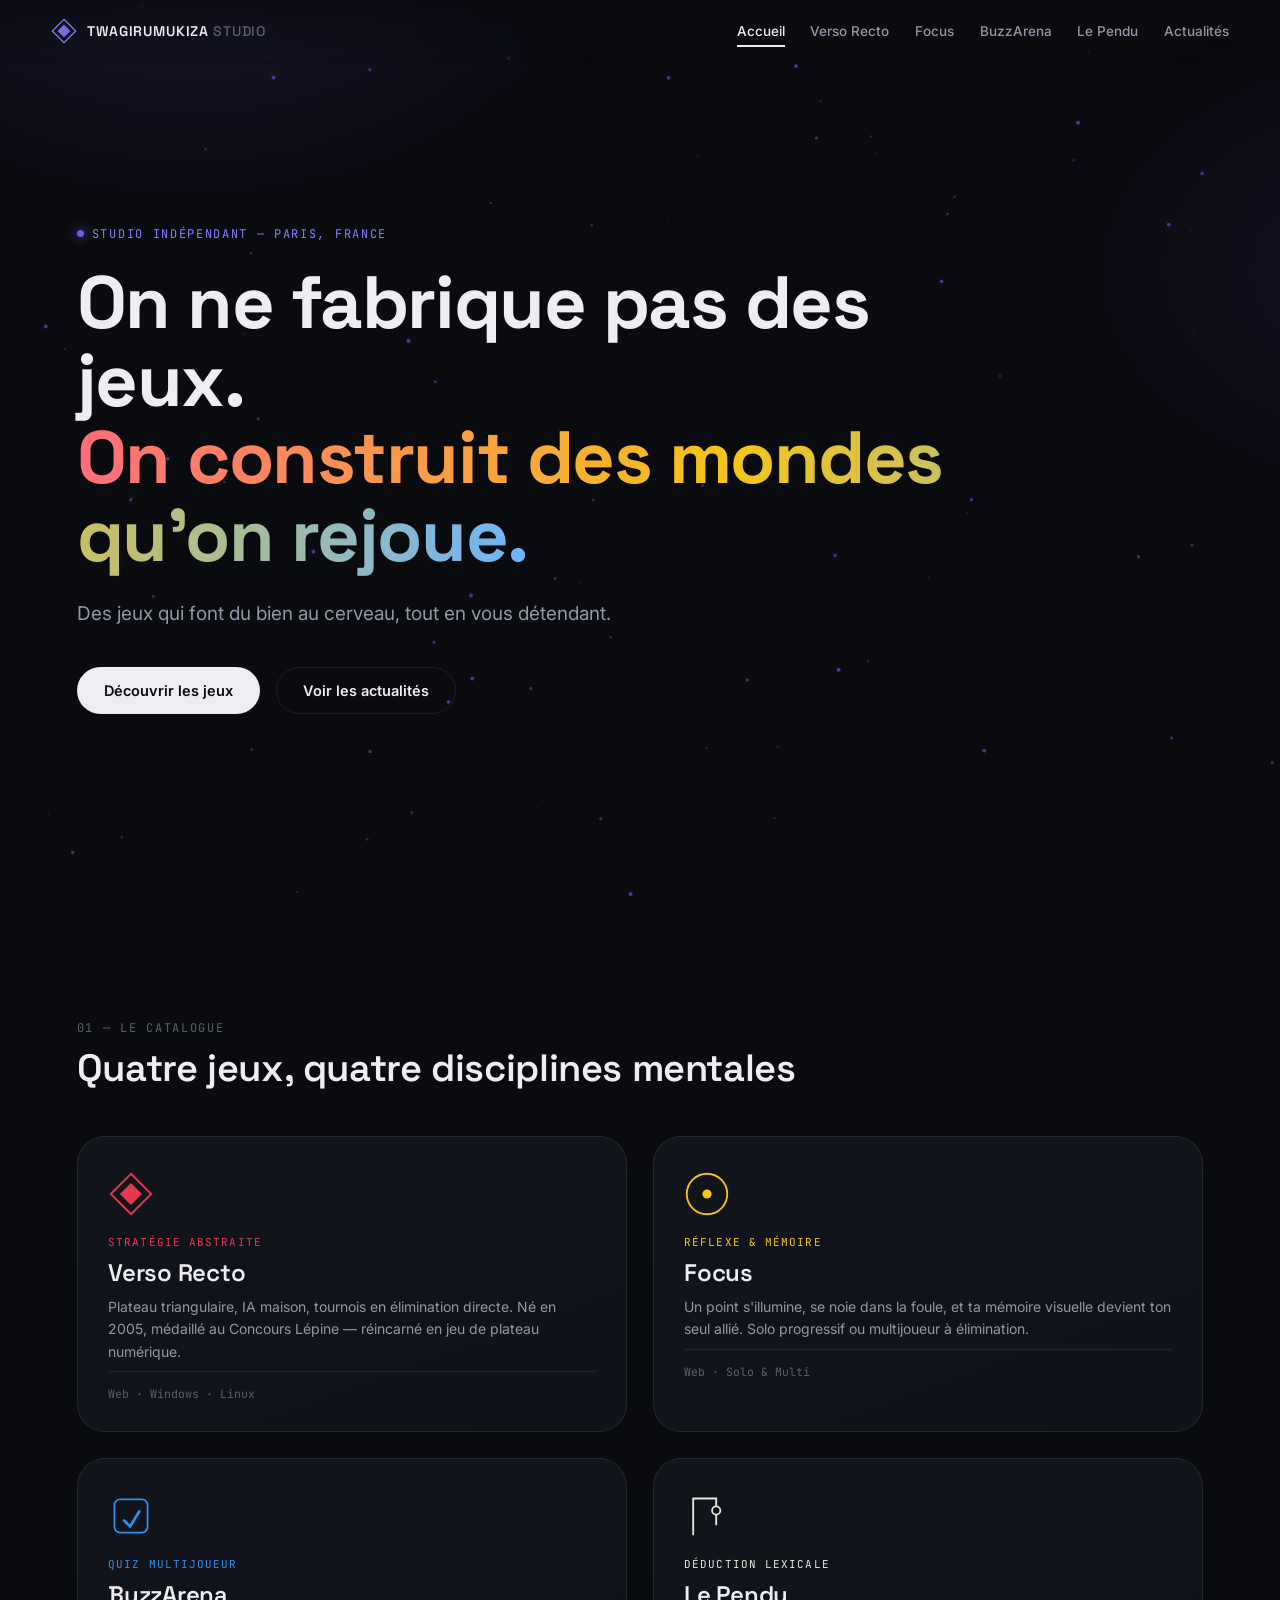
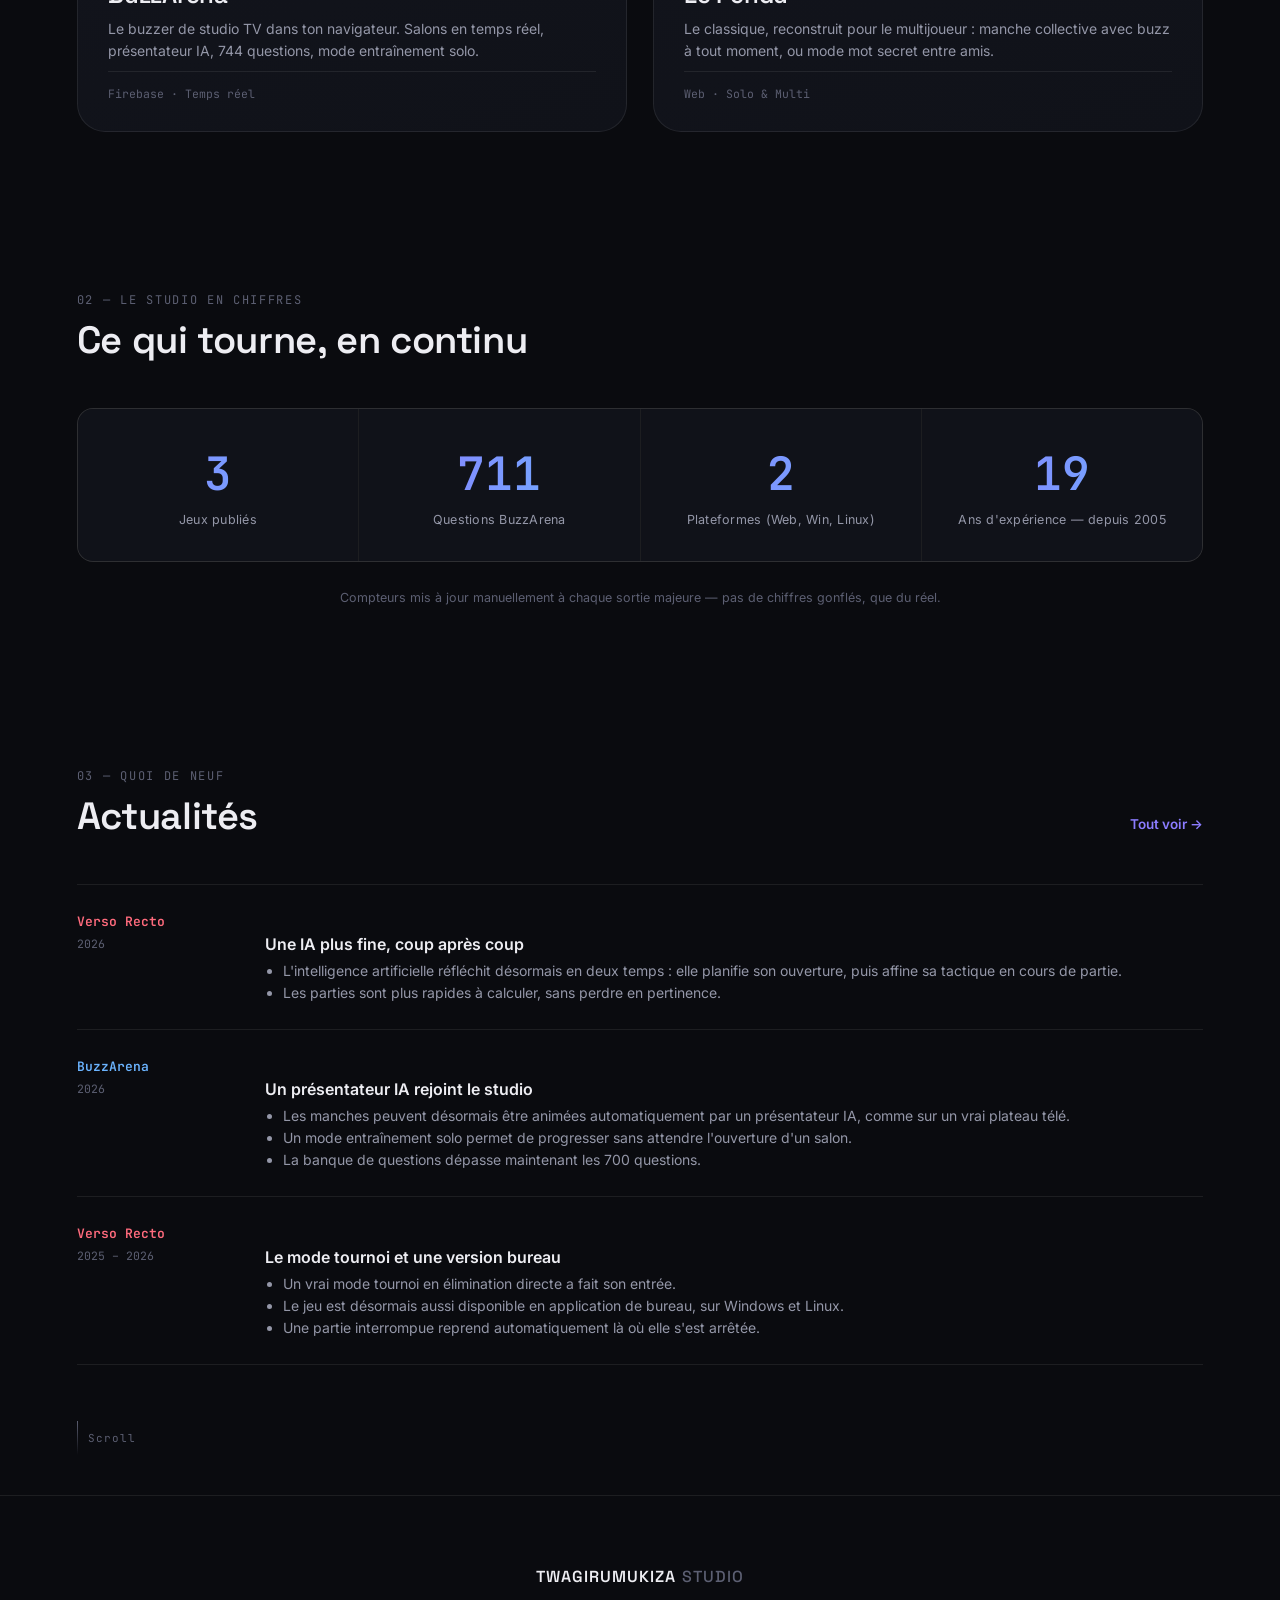
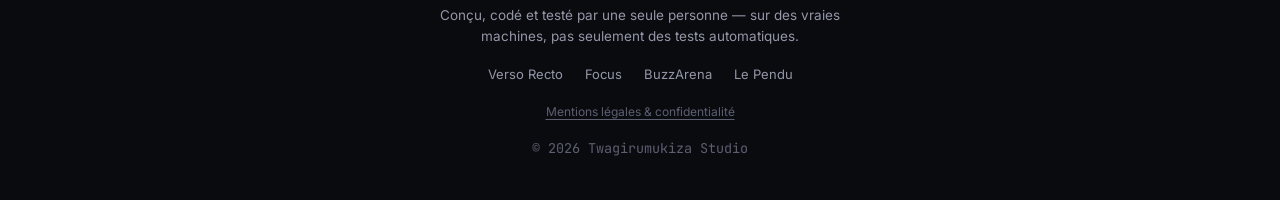
==== commit 2bb07278: "Add files via upload" ====
--- a/index-standalone.html
+++ b/index-standalone.html
@@ -658,6 +658,7 @@
       <div class="stat"><span class="stat-num" data-count="4">0</span><span class="stat-label">Jeux publiés</span></div>
       <div class="stat"><span class="stat-num" data-count="744">0</span><span class="stat-label">Questions BuzzArena</span></div>
       <div class="stat"><span class="stat-num" data-count="3">0</span><span class="stat-label">Plateformes (Web, Win, Linux)</span></div>
+      <div class="stat"><span class="stat-num" data-count="20">0</span><span class="stat-label">Ans d'expérience — depuis 2005</span></div>
     </div>
     <p class="stats-note">Compteurs mis à jour manuellement à chaque sortie majeure — pas de chiffres gonflés, que du réel.</p>
   </section>
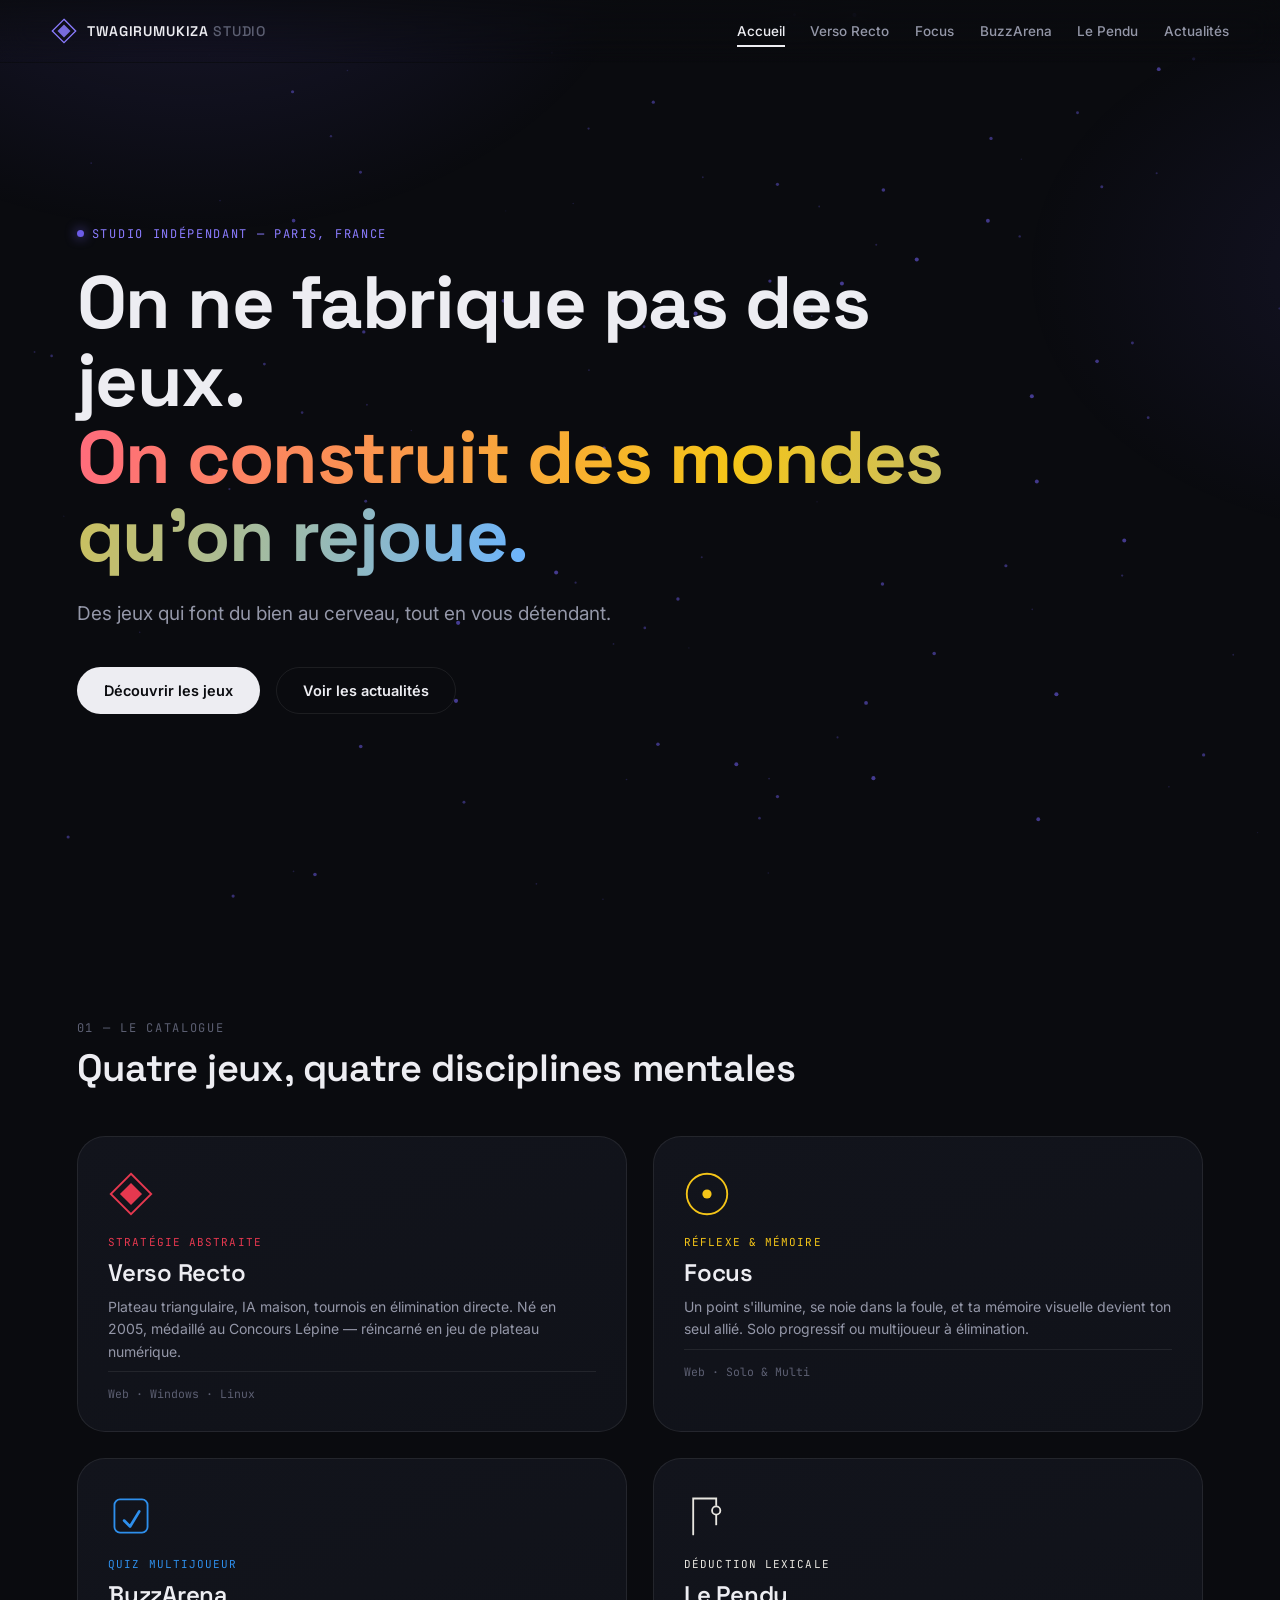
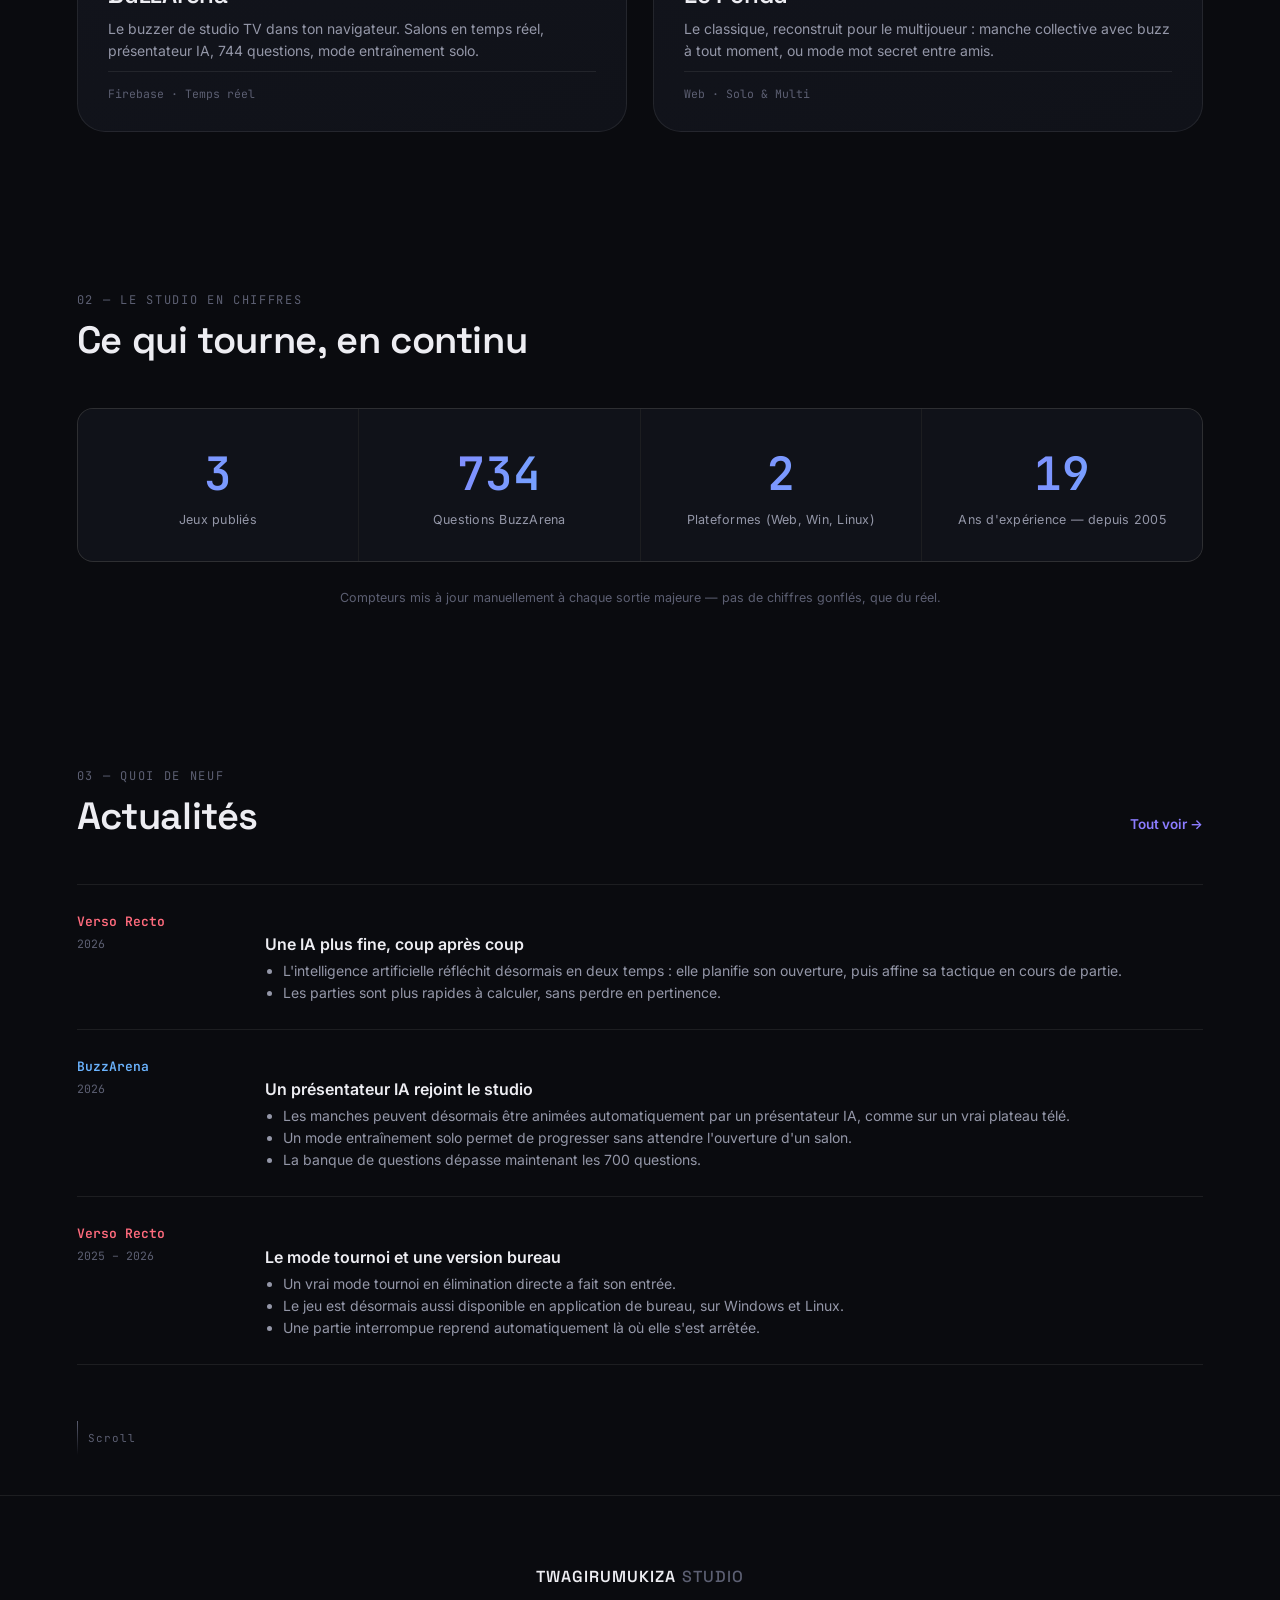
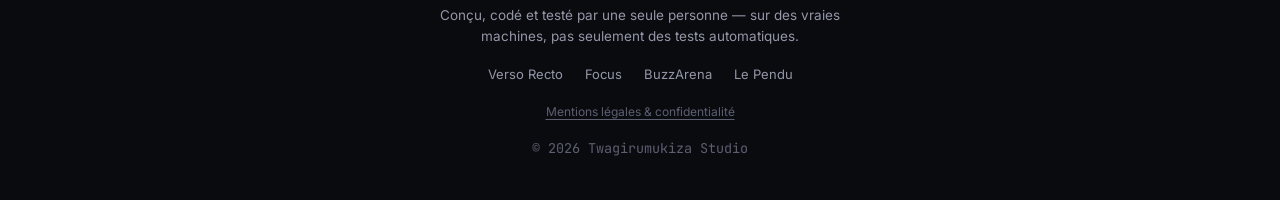
==== commit 5f9988b6: "Add files via upload" ====
--- a/index-standalone.html
+++ b/index-standalone.html
@@ -494,11 +494,14 @@
   #main-nav{
     position:fixed; top:64px; left:0; right:0; bottom:0;
     background:rgba(10,11,15,0.98); backdrop-filter:blur(20px);
-    flex-direction:column; justify-content:center; align-items:center; gap:28px;
+    flex-direction:column; justify-content:flex-start; align-items:center; gap:22px;
+    padding:36px 20px 40px;
+    overflow-y:auto;
+    -webkit-overflow-scrolling:touch;
     transform:translateX(100%); transition:transform .4s var(--ease);
   }
   #main-nav.open{ transform:translateX(0); }
-  #main-nav a{ font-size:20px; }
+  #main-nav a{ font-size:19px; }
   #nav-toggle{ display:flex; }
   .card-grid{ grid-template-columns:1fr; }
   .stats-grid{ grid-template-columns:repeat(2,1fr); }
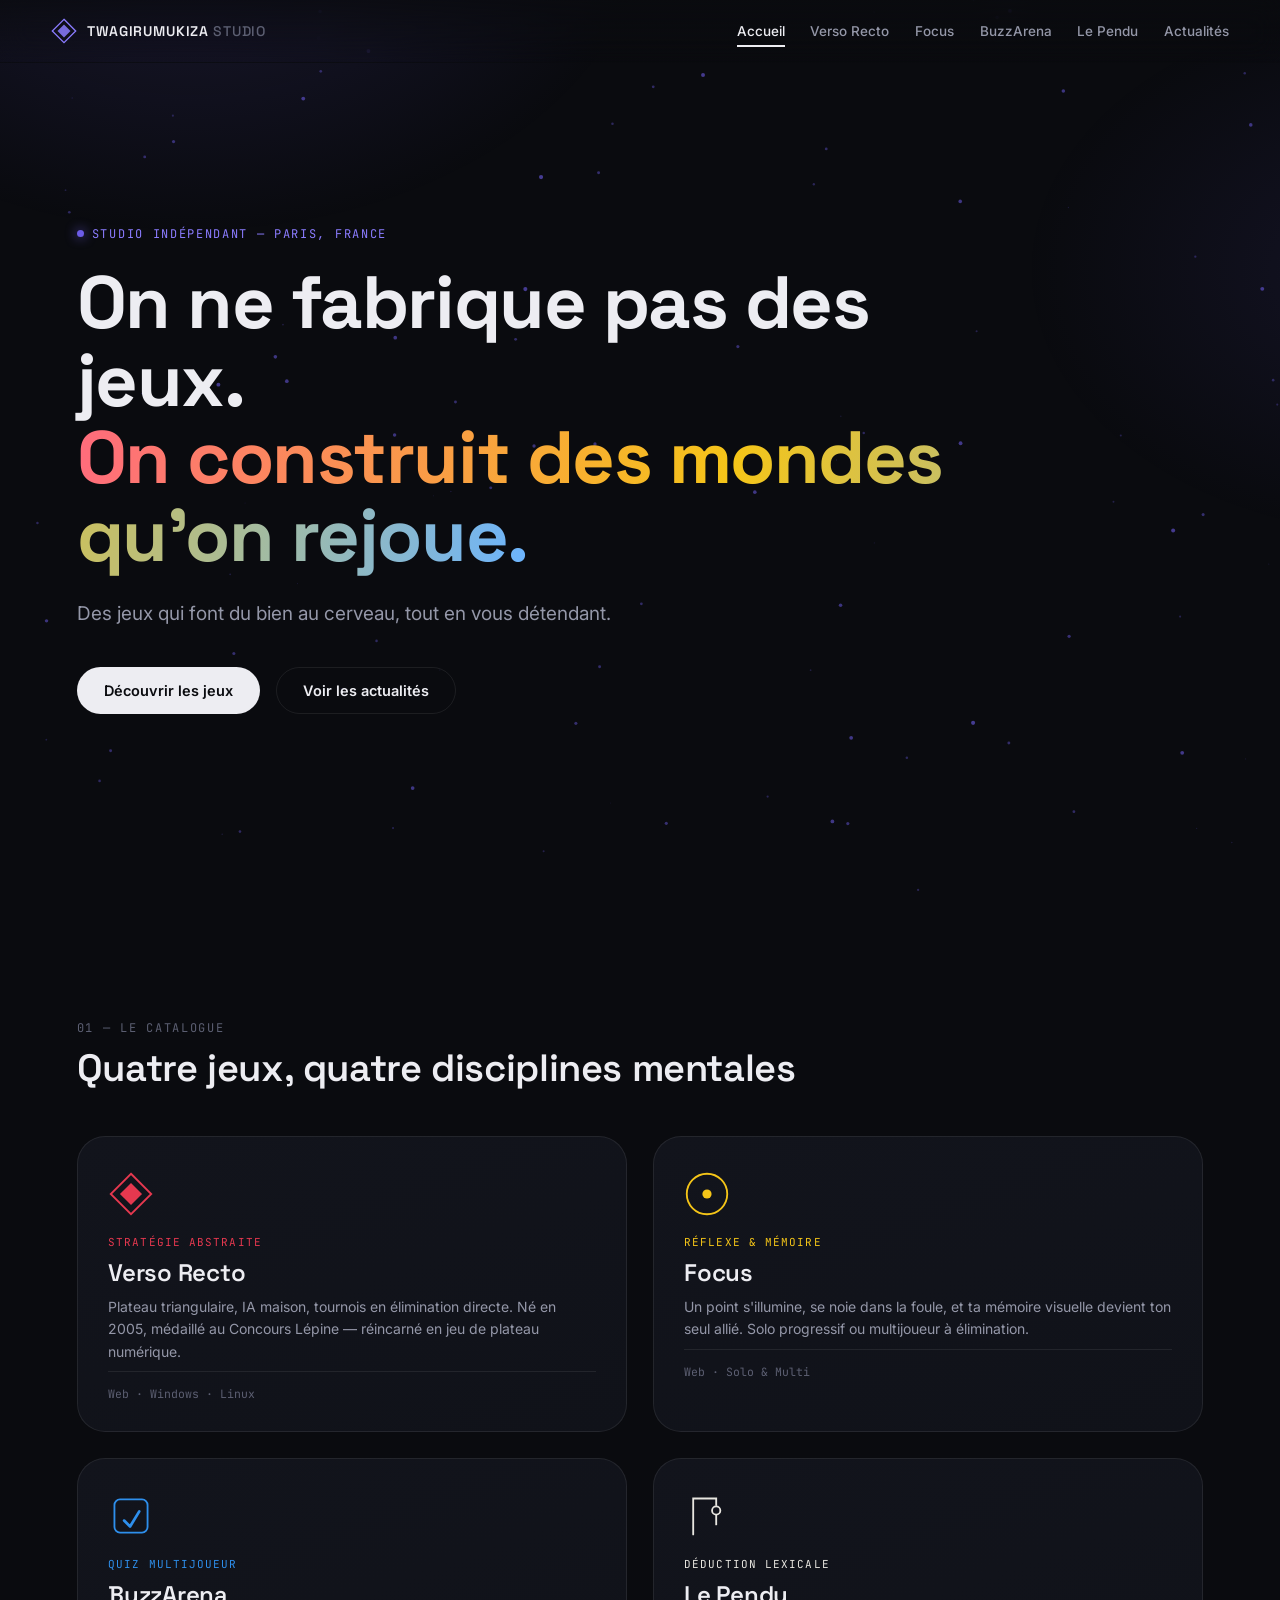
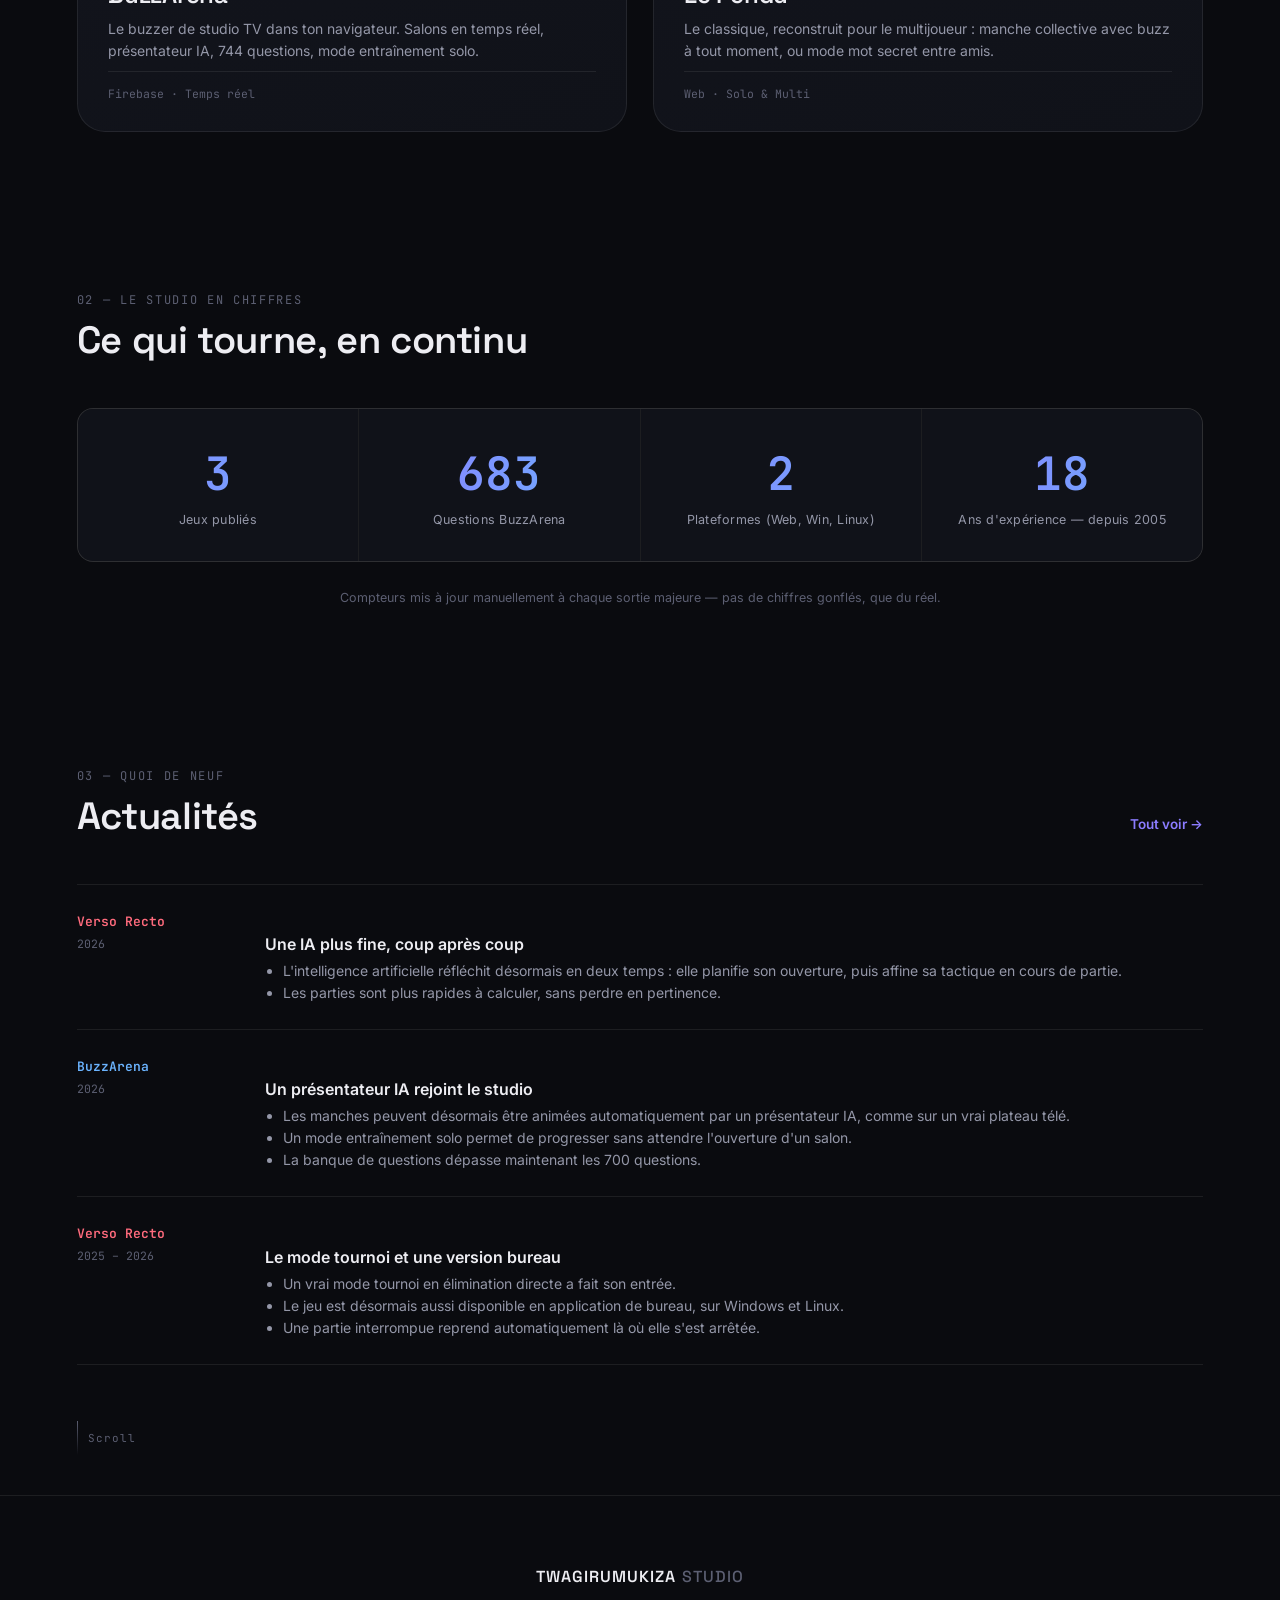
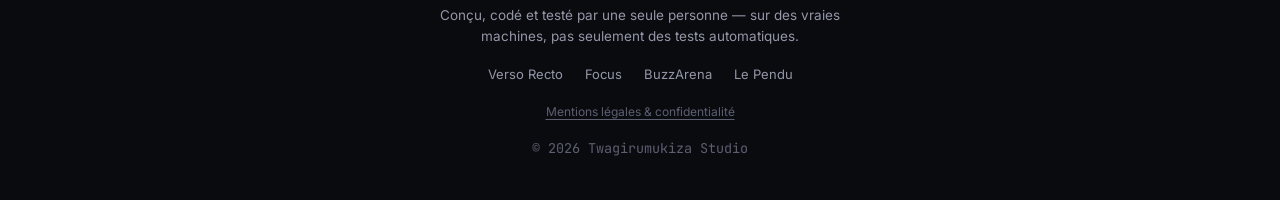
==== commit 29f3a2fd: "Add files via upload" ====
--- a/index-standalone.html
+++ b/index-standalone.html
@@ -492,16 +492,18 @@
    ============================================================ */
 @media (max-width: 860px){
   #main-nav{
-    position:fixed; top:64px; left:0; right:0; bottom:0;
+    position:fixed; inset:0; z-index:150;
     background:rgba(10,11,15,0.98); backdrop-filter:blur(20px);
-    flex-direction:column; justify-content:flex-start; align-items:center; gap:22px;
-    padding:36px 20px 40px;
+    display:flex;
+    flex-direction:column; justify-content:flex-start; align-items:center;
+    gap:clamp(10px,3vh,22px);
+    padding:clamp(78px,18vh,110px) 20px 24px;
     overflow-y:auto;
     -webkit-overflow-scrolling:touch;
     transform:translateX(100%); transition:transform .4s var(--ease);
   }
   #main-nav.open{ transform:translateX(0); }
-  #main-nav a{ font-size:19px; }
+  #main-nav a{ font-size:clamp(16px,4.5vh,20px); line-height:1.1; }
   #nav-toggle{ display:flex; }
   .card-grid{ grid-template-columns:1fr; }
   .stats-grid{ grid-template-columns:repeat(2,1fr); }
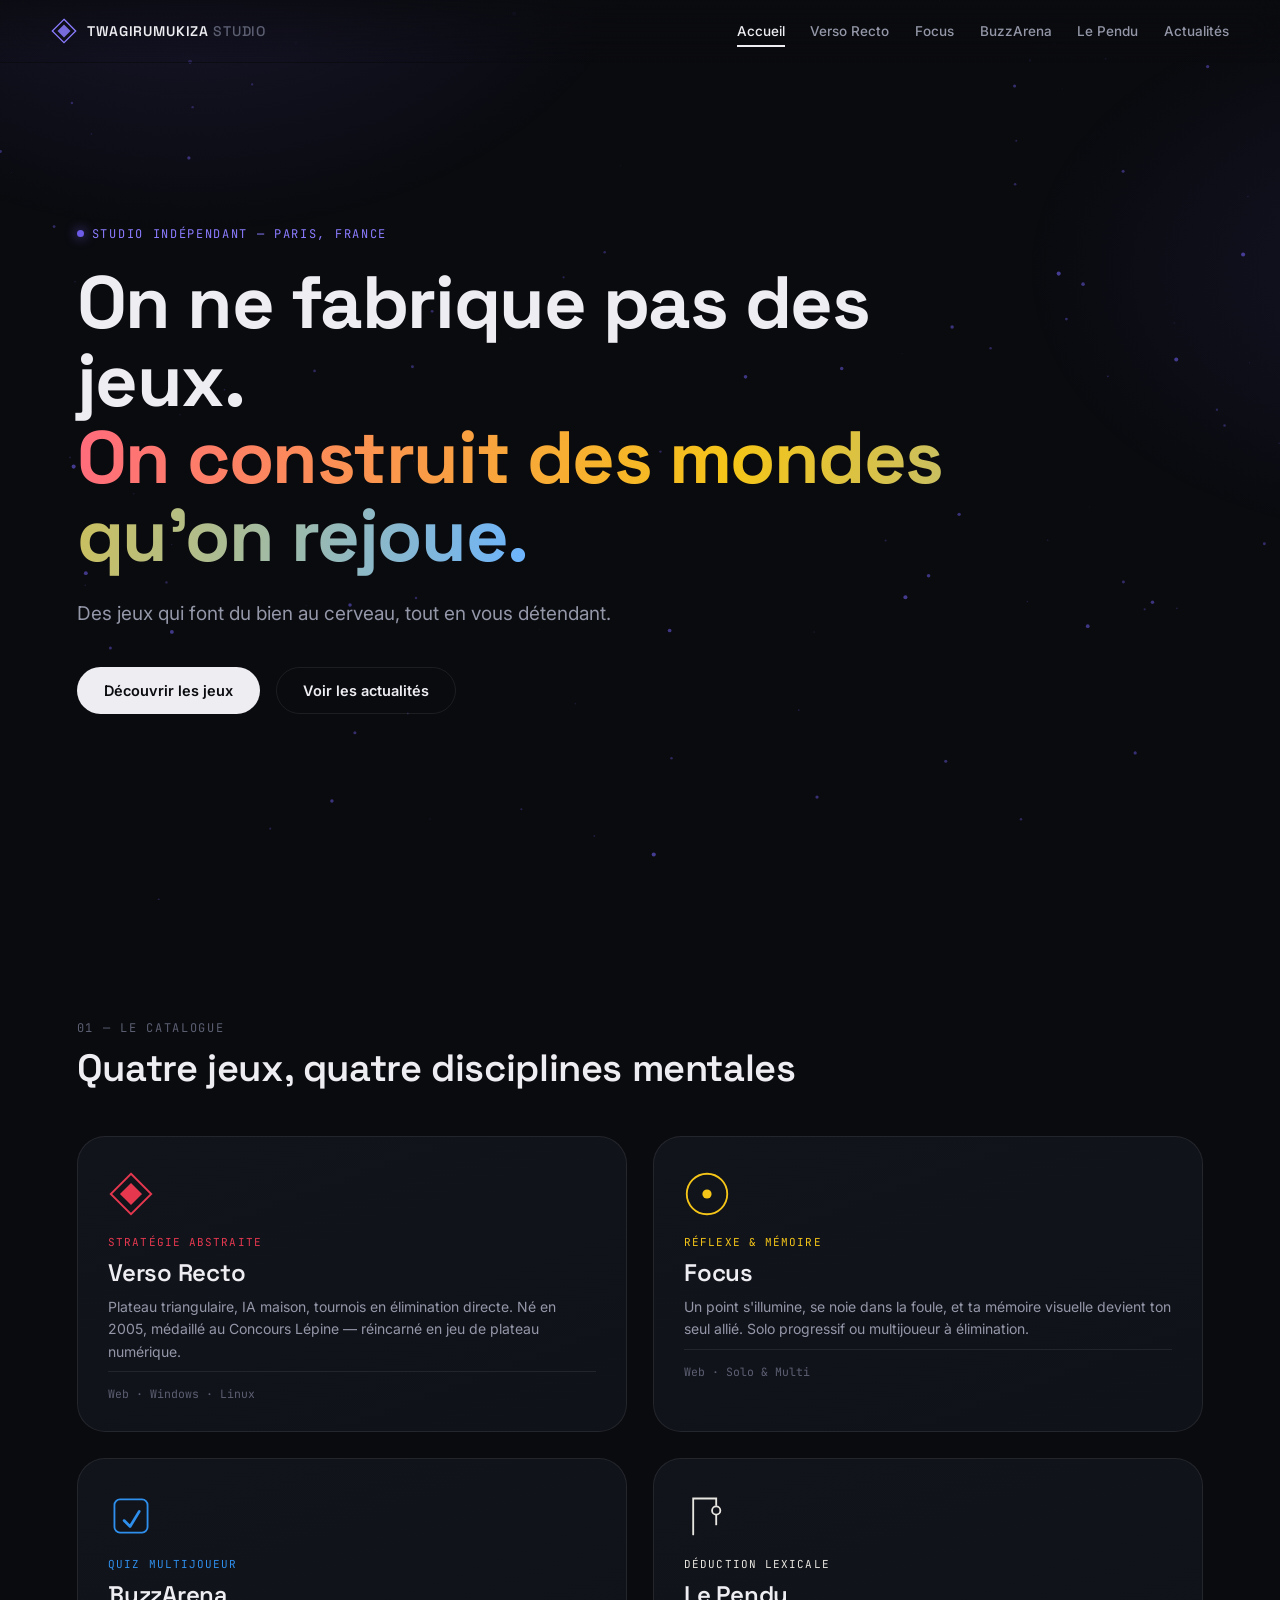
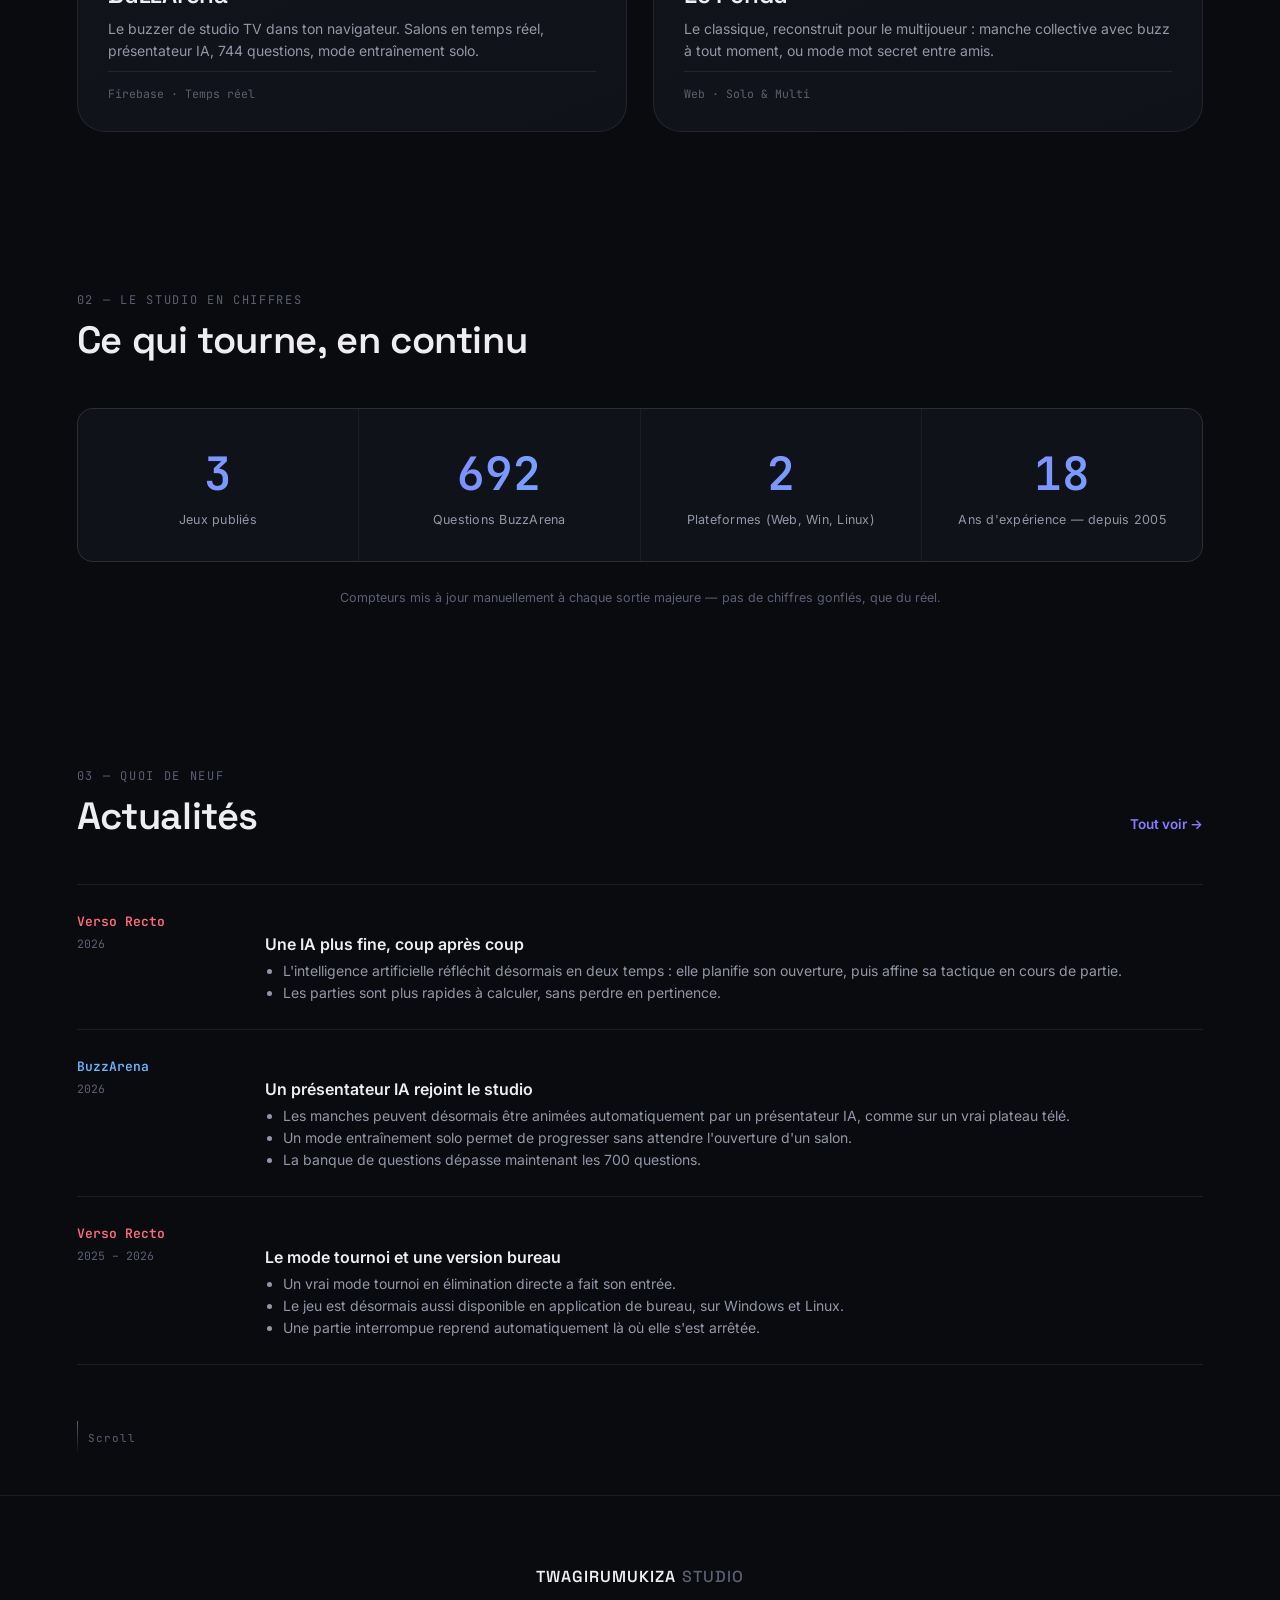
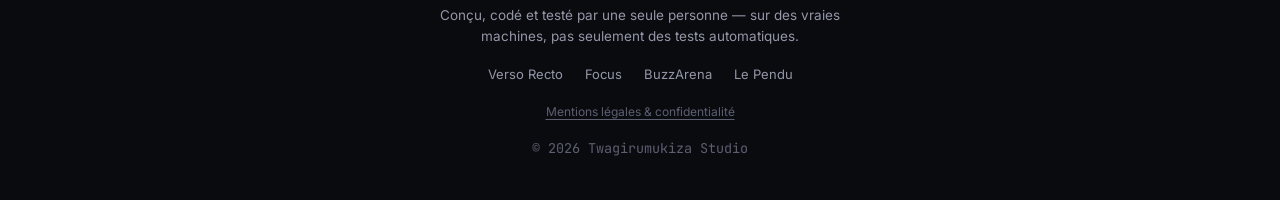
==== commit 3f14528e: "Add files via upload" ====
--- a/index-standalone.html
+++ b/index-standalone.html
@@ -58,6 +58,12 @@
   font-family:var(--font-body);
   -webkit-font-smoothing:antialiased;
   overflow-x:hidden;
+}
+body.nav-open{
+  overflow:hidden;
+  position:fixed;
+  inset:0;
+  width:100%;
 }
 
 h1,h2,h3{
@@ -1216,6 +1222,8 @@
     function closeMobileNav(){
       document.getElementById('main-nav').classList.remove('open');
       document.getElementById('nav-toggle').classList.remove('active');
+      document.body.classList.remove('nav-open');
+      document.body.style.top = '';
     }
 
     function resolve(){
@@ -1273,14 +1281,29 @@
 
     const toggle = document.getElementById('nav-toggle');
     const nav = document.getElementById('main-nav');
+    let lockedScrollY = 0;
+
+    function lockScroll(){
+      lockedScrollY = window.scrollY;
+      document.body.style.top = `-${lockedScrollY}px`;
+      document.body.classList.add('nav-open');
+    }
+    function unlockScroll(){
+      document.body.classList.remove('nav-open');
+      document.body.style.top = '';
+      window.scrollTo(0, lockedScrollY);
+    }
+
     toggle.addEventListener('click', () => {
       const open = nav.classList.toggle('open');
       toggle.classList.toggle('active', open);
       toggle.setAttribute('aria-expanded', String(open));
+      if (open) lockScroll(); else unlockScroll();
     });
     nav.querySelectorAll('a').forEach(a => a.addEventListener('click', () => {
       nav.classList.remove('open');
       toggle.classList.remove('active');
+      unlockScroll();
     }));
 
     document.getElementById('year').textContent = new Date().getFullYear();
